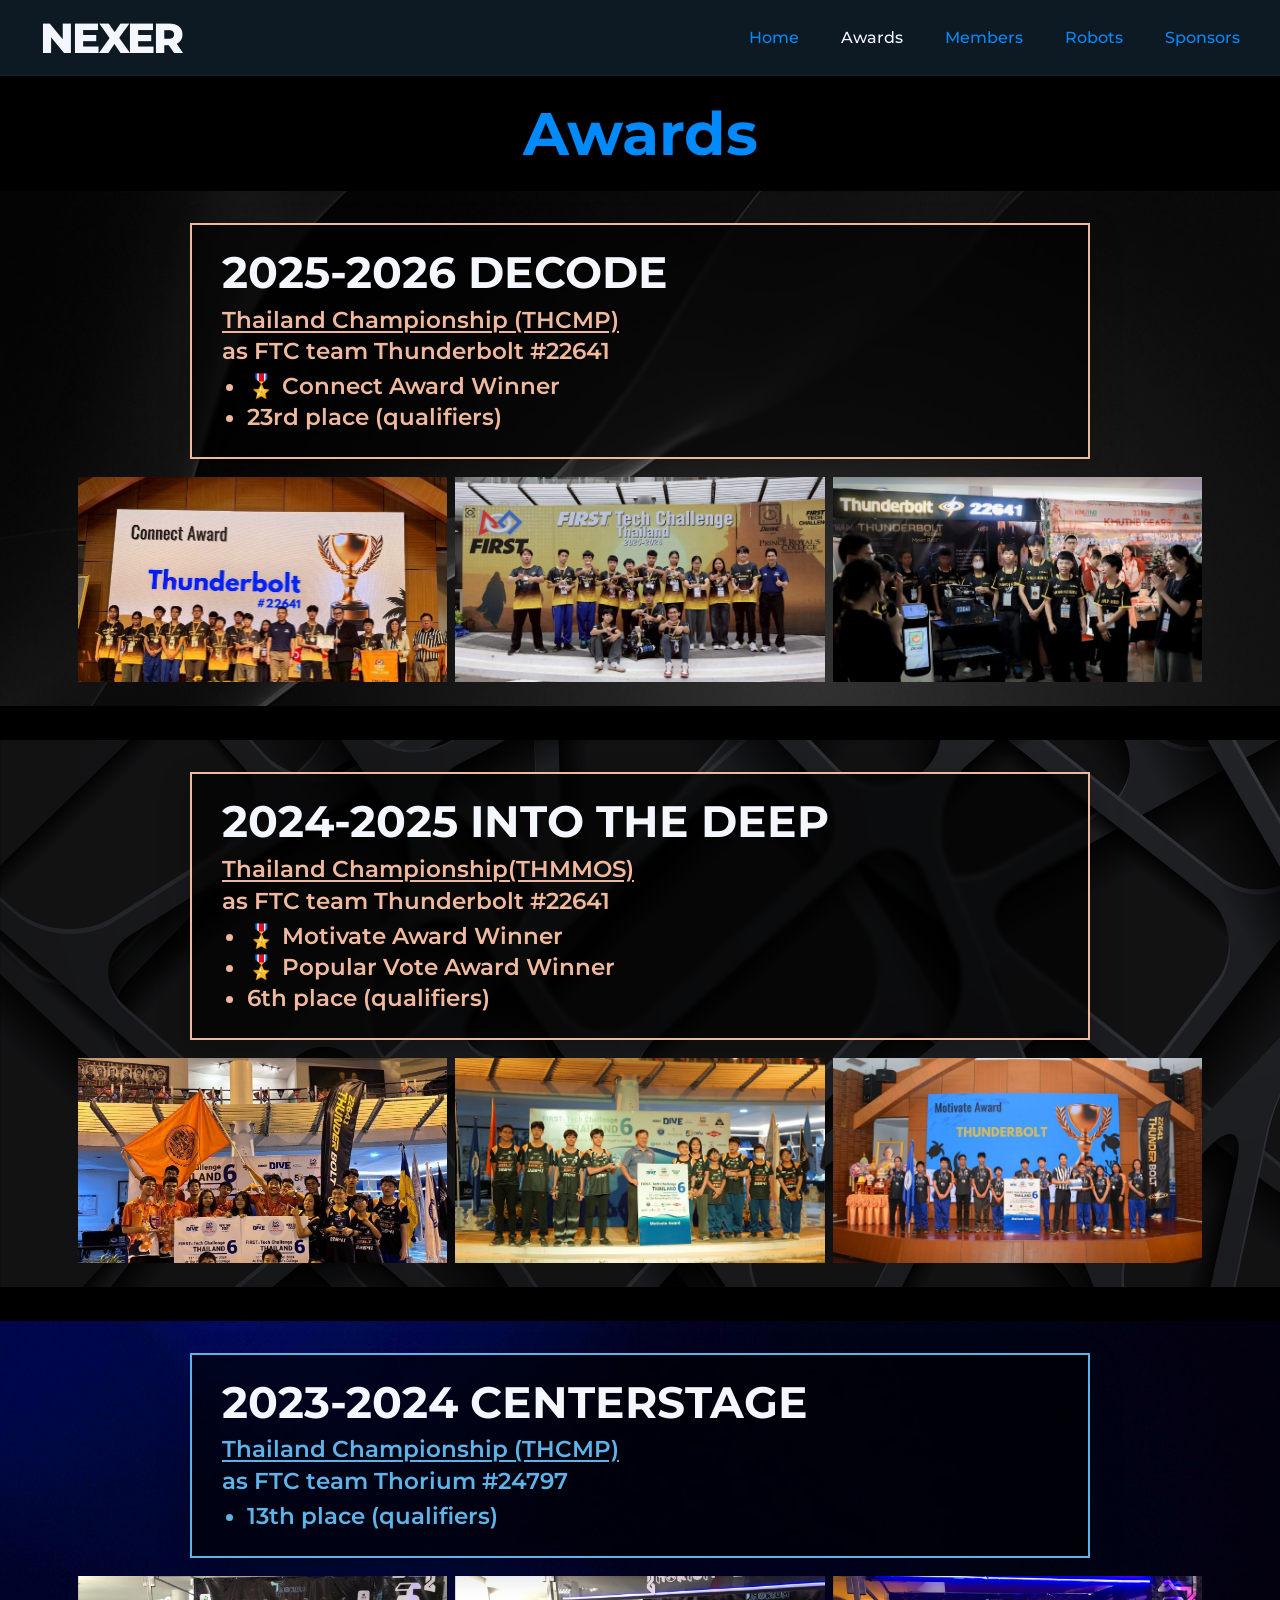
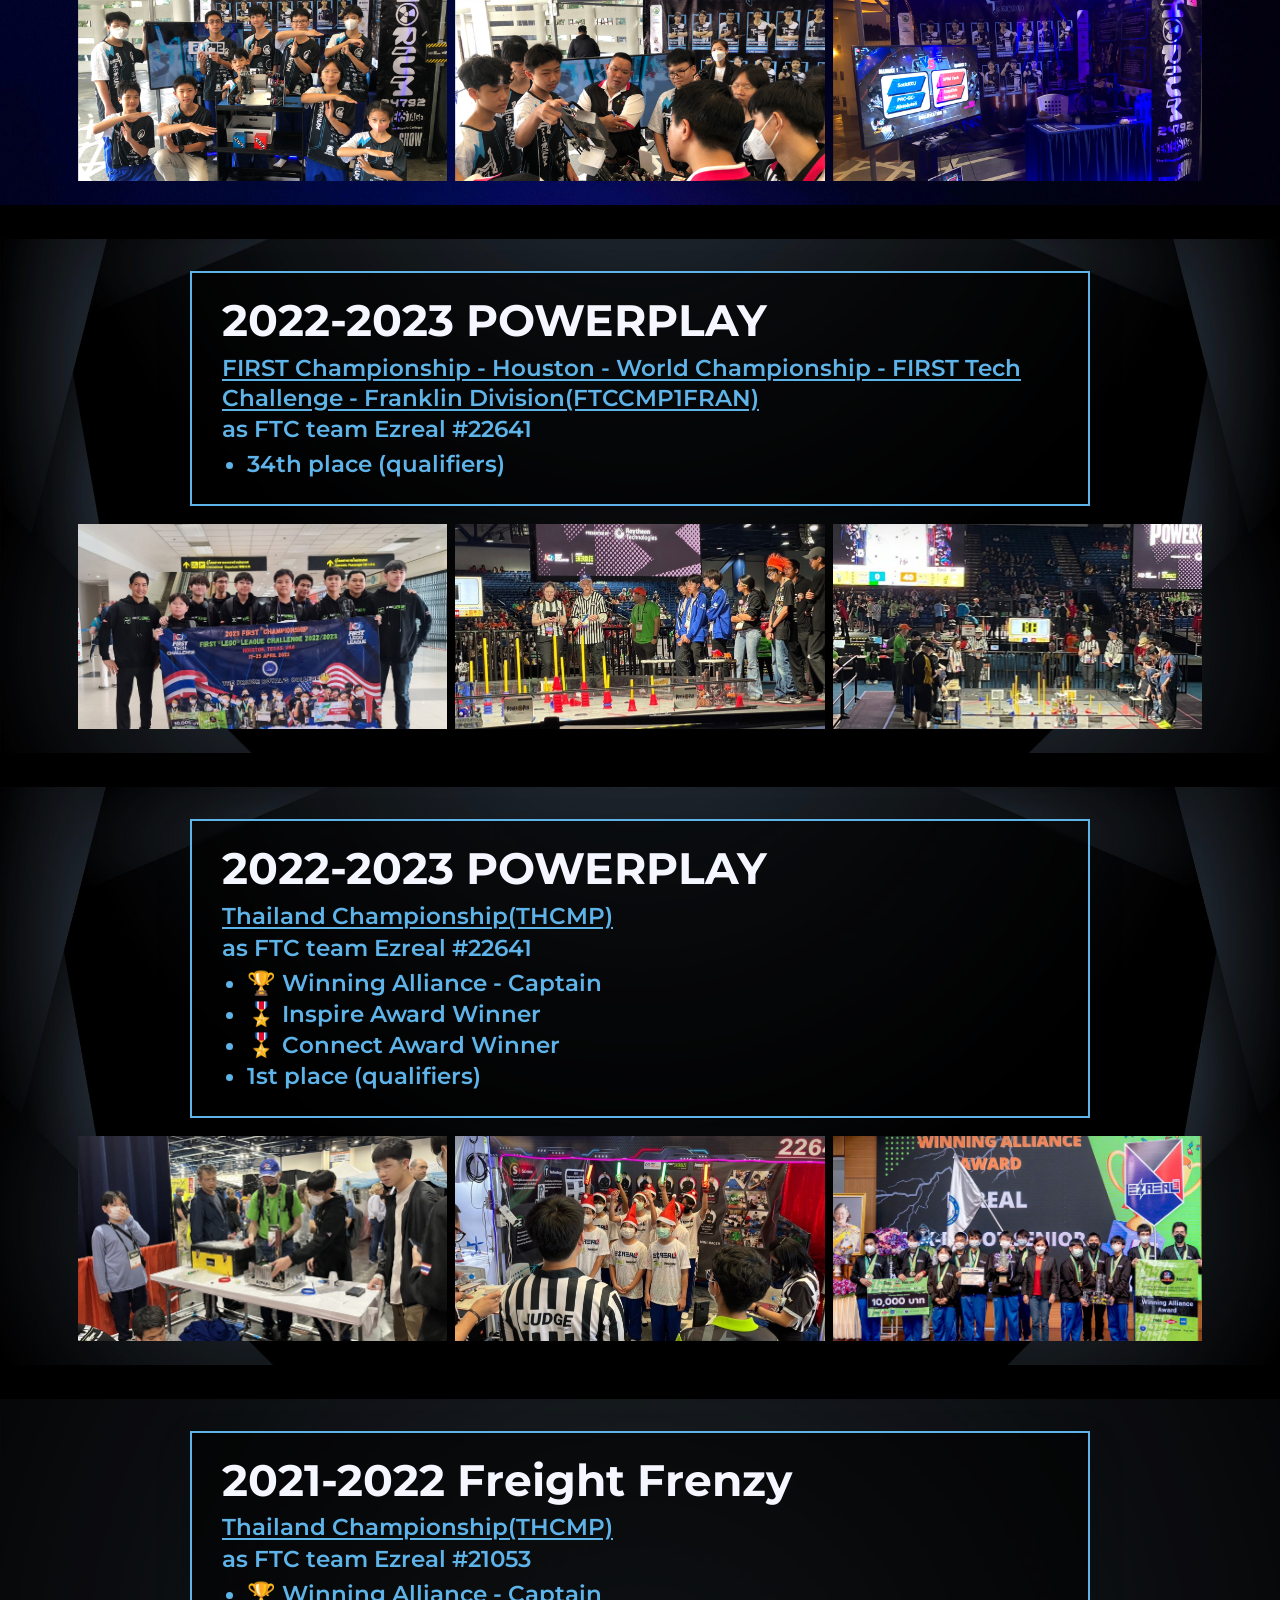
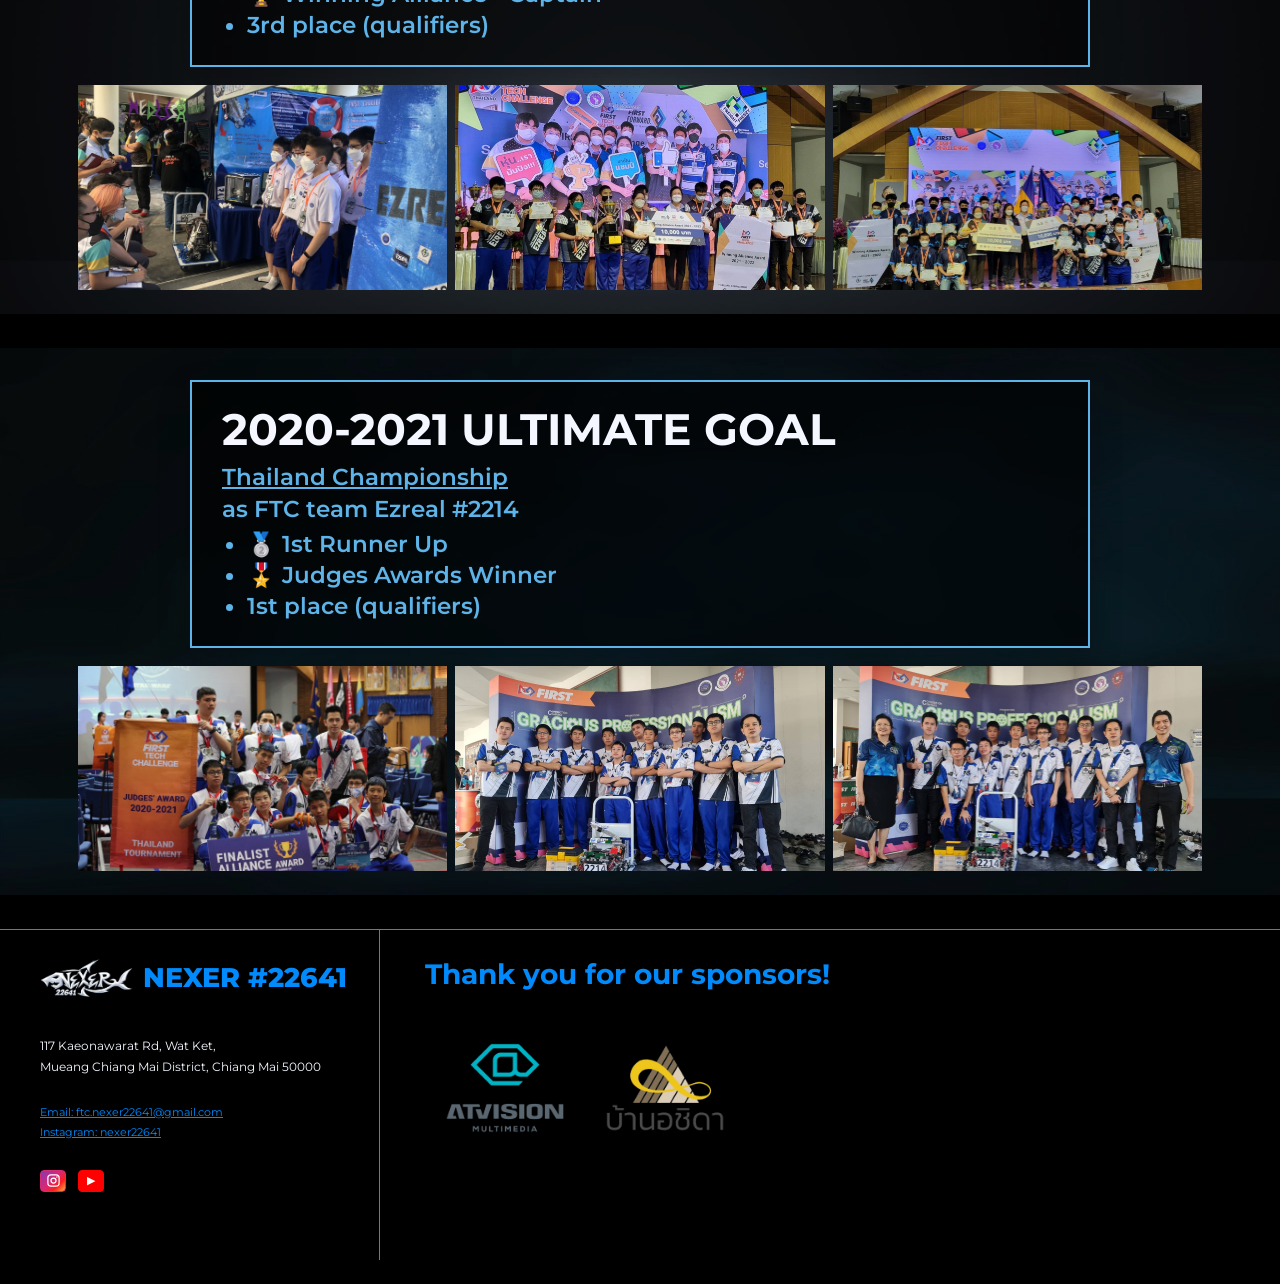
==== awards.html @ 0a44346f "first commit" ====
<!doctype html>
<html lang="en"><head><meta charset="utf-8"><meta name="viewport" content="width=device-width, initial-scale=1"><meta name="theme-color" content="#0c1721"><title>Awards | NEXER</title><link rel="icon" href="assets/branding/nexer-logo.png"><link rel="stylesheet" href="styles.css"></head>
<body data-page="awards"><a class="skip-link" href="#main">Skip to content</a><div id="site-header"></div><main id="main" class="inner-page"><header class="page-title"><h1>Awards</h1></header><div id="awards-list"></div></main><div id="site-footer"></div><script src="app.js"></script></body></html>
---- styles.css ----
@font-face{font-family:"Montserrat";src:url("assets/fonts/montserrat-latin.woff2") format("woff2");font-style:normal;font-weight:400 900;font-display:swap}
:root{--black:#000;--nav:#0d1923;--blue:#008afc;--light-blue:#5eb4e8;--white:#f4f7ff;--gold:#ffbd00;--peach:#f0b99e;--content:min(1200px,calc(100% - 40px));--header-h:76px}
*{box-sizing:border-box}html{scroll-behavior:smooth}body,button,input,textarea,select{font-family:"Montserrat",Arial,sans-serif}body{margin:0;min-width:0;overflow-x:hidden;color:var(--white);background:#000}img{display:block;max-width:100%}a{color:inherit}button,input,textarea,select{font:inherit}.skip-link{position:fixed;z-index:1000;top:-80px;left:16px;padding:10px 15px;color:#000;background:#fff}.skip-link:focus{top:12px}
.site-header{position:sticky;z-index:100;top:0;height:var(--header-h);background:var(--nav);border-bottom:1px solid rgba(0,138,252,.12)}.site-header__inner{width:var(--content);height:100%;margin:auto;display:flex;align-items:center;justify-content:space-between}.site-brand{color:var(--white);font-size:42px;line-height:1;font-weight:800;text-decoration:none;letter-spacing:-.04em}.site-nav{height:100%;display:flex;align-items:center;gap:42px}.site-nav__item{position:relative;height:100%;display:flex;align-items:center}.site-nav a{color:var(--blue);text-decoration:none;font-size:16px;font-weight:500}.site-nav a.active,.site-nav a:hover{color:var(--white)}.site-subnav{position:absolute;display:none;top:68px;left:50%;width:190px;padding:9px;transform:translateX(-50%);background:#101f2b;border:1px solid rgba(255,255,255,.12);box-shadow:0 14px 30px rgba(0,0,0,.4)}.site-nav__item:hover .site-subnav,.site-nav__item:focus-within .site-subnav{display:block}.site-subnav a{display:block;padding:10px 12px;font-size:13px}.nav-toggle{display:none;width:44px;height:44px;padding:9px;border:0;background:transparent}.nav-toggle span{display:block;height:2px;margin:6px 0;background:#fff;transition:.2s}
.home-hero{min-height:465px;display:grid;place-items:center;text-align:center;background:url("assets/backgrounds/home-bg.jpg") center/cover no-repeat}.home-hero__content{padding:28px 20px 30px}.home-hero__logo{width:min(520px,78vw);margin:0 auto 12px}.home-hero h1{margin:0 0 42px;font-size:clamp(42px,4.6vw,60px);line-height:1;font-weight:800}.wix-button{min-width:220px;min-height:64px;padding:0 28px;display:inline-flex;align-items:center;justify-content:center;border:1.5px solid #fff;border-radius:12px;background:rgba(69,69,72,.9);color:#fff;font-size:20px;font-weight:700;letter-spacing:.09em;text-decoration:none;transition:background .2s}.wix-button:hover{background:#56565a}.wix-button--small{min-width:180px;min-height:52px;margin-top:16px;border-radius:9px;font-size:15px}
.values{background:#000}.values__inner{width:var(--content);min-height:380px;margin:auto;display:grid;grid-template-columns:repeat(3,1fr)}.value{padding:24px 22px 44px;display:flex;flex-direction:column;align-items:center;justify-content:start;text-align:center}.value__icon{width:112px;height:125px;margin-bottom:18px;fill:none;stroke:var(--blue);stroke-width:7;stroke-linecap:round;stroke-linejoin:round}.value__icon--fill{fill:var(--blue);stroke:none}.value h2{margin:0 0 28px;font-size:42px;line-height:1}.value p{margin:0;font-size:27px;line-height:1.28}
.home-about{min-height:520px;padding:50px 0 80px;background:#000}.home-about__inner{width:var(--content);margin:auto;display:grid;grid-template-columns:1fr 1fr;gap:70px;align-items:center}.home-about__copy h2{margin:0 0 6px;font-size:42px}.home-about__copy p{margin:0;max-width:585px;font-size:21px;line-height:1.12}.home-about__copy span{color:var(--blue)}.home-about__logo{width:560px;justify-self:end}
.page-title{min-height:115px;display:grid;place-items:center;text-align:center;background:#000}.page-title h1{margin:0;color:var(--blue);font-size:60px;line-height:1}.page-title--season{min-height:154px;align-content:center;gap:7px}.page-title--season h1{font-size:58px}.page-title p{margin:0;font-size:21px;font-weight:700}
.award-block{--award-accent:var(--light-blue);min-height:510px;padding:32px 0 24px;background-position:center;background-size:cover;border-bottom:34px solid #000}.award-block__inner{width:min(1125px,calc(100% - 36px));margin:auto}.award-copy{width:min(900px,100%);margin:0 auto 18px;padding:24px 30px;background:rgba(0,0,0,.62);border:2px solid var(--award-accent);border-radius:0;box-shadow:0 0 18px rgba(94,180,232,.18),0 12px 30px rgba(0,0,0,.22);backdrop-filter:blur(2px)}.award-copy h2{margin:0 0 9px;font-size:44px;line-height:1.08}.award-copy p{margin:2px 0;color:var(--light-blue);font-size:23px;line-height:1.3;font-weight:600}.award-copy ul{margin:4px 0 0 25px;padding:0;color:var(--light-blue);font-size:23px;line-height:1.35;font-weight:600}.award-block--peach{--award-accent:var(--peach)}.award-block--peach .award-copy p,.award-block--peach .award-copy ul{color:var(--peach)}.award-gallery{display:grid;grid-template-columns:repeat(3,1fr);gap:8px}.award-gallery img{width:100%;height:205px;object-fit:cover}
.members-page{min-height:0;padding-bottom:60px;background:url("assets/backgrounds/bg-members.jpg") center/cover fixed}.season-switcher{width:var(--content);margin:-13px auto 14px;display:flex;justify-content:center;gap:8px}.season-switcher a{padding:7px 12px;border:1px solid rgba(255,255,255,.25);border-radius:999px;color:#dbe6f2;background:rgba(0,0,0,.54);text-decoration:none;font-size:12px}.season-switcher a.active,.season-switcher a:hover{color:#fff;background:var(--blue);border-color:var(--blue)}.member-board{width:min(940px,calc(100% - 36px));margin:60px auto 0;padding:27px 30px 32px;display:grid;grid-template-columns:repeat(5,1fr);gap:12px 14px;background:rgba(0,0,0,.88);border-radius:34px}.member-card{min-width:0;text-align:center}.member-photo{aspect-ratio:1;display:flex;align-items:end;justify-content:center;overflow:hidden;border-radius:22px;background:#7ac0e6}.member-photo img{width:100%;height:100%;object-fit:contain;object-position:center bottom}.member-card h2{min-height:37px;margin:7px 0 2px;color:var(--blue);font-size:13px;line-height:1.2}.member-card p{margin:0;font-size:12px;line-height:1.25}
.members-page[data-season="2024-25"] .page-title h1,.members-page[data-season="2025-26"] .page-title h1,.members-page[data-season="2024-25"] .member-card h2,.members-page[data-season="2025-26"] .member-card h2{color:var(--gold)}
.members-page[data-season="2024-25"] .member-photo,.members-page[data-season="2025-26"] .member-photo{background:var(--gold)}
.robots-page{background:#000}.robot-grid{display:grid;grid-template-columns:repeat(2,1fr)}.robot-season{min-height:850px;padding:34px 30px 36px;text-align:center;background-position:center;background-size:cover}.robot-season>h2{margin:0 0 34px;color:var(--light-blue);font-size:40px}.robot-season--gold>h2{color:var(--gold)}.robot-intro{min-height:58px;margin:0 auto 20px;max-width:480px;font-size:18px;line-height:1.35}.robot-card{width:min(430px,100%);min-height:600px;margin:auto;padding:25px 24px 30px;display:flex;flex-direction:column;align-items:center;justify-content:space-between;background:rgba(0,0,0,.82);border-radius:23px}.robot-card img{width:100%;height:375px;object-fit:contain}.robot-pill{padding:12px 20px;border:2px solid var(--light-blue);border-radius:999px;color:var(--light-blue);font-size:14px;font-weight:700;letter-spacing:.09em;text-decoration:none}.robot-season--gold .robot-pill{color:var(--gold);border-color:var(--gold)}.robot-description{margin:18px 0 0;font-size:17px;line-height:1.35}.robot-download{margin:18px 0 0;font-size:16px;line-height:1.3}
.sponsors-page{min-height:740px;padding-bottom:50px;background:url("assets/backgrounds/bg-members.jpg") center/cover}.sponsor-board{width:min(980px,calc(100% - 36px));min-height:380px;margin:20px auto 0;padding:44px;display:grid;place-items:center;background:rgba(0,0,0,.86) url("assets/backgrounds/home-bg.jpg") center/cover;border-radius:28px}.sponsor-current{display:flex;align-items:center;justify-content:center;gap:48px}.sponsor-current img{width:190px;height:145px;object-fit:contain}.sponsor-grid{width:100%;display:grid;grid-template-columns:repeat(5,1fr);gap:15px}.sponsor-logo{min-height:130px;padding:14px;display:grid;place-items:center;background:rgba(255,255,255,.95);border-radius:8px}.sponsor-logo img{width:100%;height:100px;object-fit:contain}.sponsor-composite{max-width:540px;padding:20px;background:#fff;border-radius:10px}
.site-footer{min-height:355px;border-top:1px solid #777;background:#000}.site-footer__inner{width:var(--content);display:grid;grid-template-columns:340px 1fr;margin:auto}.footer-contact{min-height:330px;padding:25px 30px 22px 0;border-right:1px solid #777}.footer-title{display:flex;align-items:center;gap:10px;margin-bottom:35px;color:var(--blue);font-size:27px;font-weight:800}.footer-title img{width:93px}.footer-contact address{margin-bottom:26px;font-size:12px;line-height:1.7;font-style:normal}.footer-contact a{display:block;color:var(--blue);font-size:11px;line-height:1.8}.footer-social{margin-top:27px;display:flex;gap:12px}.footer-social a{width:26px;height:22px;display:grid;place-items:center;border-radius:4px;color:#fff;background:#f00;text-decoration:none;font-size:11px}.footer-thanks{padding:27px 0 25px 45px}.footer-thanks h2{margin:0 0 22px;color:var(--blue);font-size:28px}.footer-logos{display:flex;align-items:center;gap:34px}.footer-logos img{width:125px;height:100px;object-fit:contain}
@media(max-width:900px){:root{--content:min(100% - 32px,720px);--header-h:68px}.site-brand{font-size:28px}.nav-toggle{display:block;position:relative;z-index:102}.site-nav{position:fixed;inset:var(--header-h) 0 0;height:auto;padding:20px 24px 35px;display:block;overflow-y:auto;background:rgba(13,25,35,.99);transform:translateX(100%);transition:transform .25s}.site-nav.open{transform:none}.site-nav__item{height:auto;display:block;border-bottom:1px solid rgba(255,255,255,.12)}.site-nav a{display:block;padding:16px 4px;font-size:18px}.site-subnav{position:static;width:auto;padding:0 0 8px 16px;display:block;transform:none;background:transparent;border:0;box-shadow:none}.site-subnav a{padding:8px 4px;font-size:13px}.nav-toggle[aria-expanded="true"] span:nth-child(1){transform:translateY(8px) rotate(45deg)}.nav-toggle[aria-expanded="true"] span:nth-child(2){opacity:0}.nav-toggle[aria-expanded="true"] span:nth-child(3){transform:translateY(-8px) rotate(-45deg)}.home-hero{min-height:510px}.home-hero__logo{width:min(470px,88vw)}.home-hero h1{margin-bottom:30px;font-size:clamp(34px,10vw,48px)}.values__inner{min-height:0;grid-template-columns:1fr}.value{padding:38px 16px 44px;border-bottom:1px solid #202020}.value__icon{width:96px;height:105px;margin-bottom:15px}.value h2{margin-bottom:18px;font-size:34px}.value p{font-size:21px}.home-about__inner{grid-template-columns:1fr;gap:36px}.home-about__copy h2{font-size:34px}.home-about__copy p{font-size:17px;line-height:1.35}.home-about__logo{width:min(480px,100%);justify-self:center}.page-title h1,.page-title--season h1{font-size:42px}.award-block{min-height:0;padding:36px 0 30px}.award-copy{width:100%}.award-copy h2{font-size:29px}.award-copy p,.award-copy ul{font-size:16px}.award-gallery{grid-template-columns:1fr}.award-gallery img{height:auto;aspect-ratio:16/9}.member-board{grid-template-columns:repeat(3,1fr);gap:14px 10px;padding:24px 20px;border-radius:22px}.robot-grid{grid-template-columns:1fr}.robot-season{min-height:0;padding:38px 18px 44px}.robot-season>h2{margin-bottom:22px;font-size:33px}.robot-card{min-height:520px}.robot-card img{height:315px}.sponsor-grid{grid-template-columns:repeat(3,1fr)}.site-footer__inner{grid-template-columns:1fr}.footer-contact{min-height:0;padding:30px 0;border-right:0;border-bottom:1px solid #777}.footer-thanks{padding:30px 0 40px}}
@media(max-width:560px){.home-hero{min-height:430px}.home-hero__content{width:100%;padding-inline:12px}.home-hero__logo{width:100%}.wix-button{min-width:180px;min-height:54px;font-size:16px}.page-title{min-height:100px}.page-title--season{min-height:130px}.page-title p{font-size:17px}.season-switcher{justify-content:flex-start;overflow-x:auto;padding-bottom:4px}.member-board{grid-template-columns:repeat(2,minmax(0,1fr));gap:12px 10px}.member-photo{border-radius:16px}.member-card h2{font-size:11px}.member-card p{font-size:10px}.robot-card{padding:18px 15px 25px}.robot-card img{height:280px}.sponsor-board{min-height:300px;padding:26px 18px;border-radius:18px}.sponsor-current{flex-direction:column;gap:22px}.sponsor-current img{width:170px}.sponsor-grid{grid-template-columns:repeat(2,1fr);gap:9px}.sponsor-logo{min-height:100px;padding:8px}.sponsor-logo img{height:80px}.footer-title{font-size:21px}.footer-title img{width:80px}.footer-thanks h2{font-size:22px}}
.season-switcher{display:none!important}.sponsors-page{min-height:0}.sponsor-composite{padding:0;background:transparent;border-radius:0}.sponsor-logo{background:transparent;border-radius:0}
@media(prefers-reduced-motion:reduce){html{scroll-behavior:auto}*{transition-duration:.01ms!important}}

/* 2022–2023 portfolio-inspired team page */
.members-group-page{min-height:0;padding-bottom:64px;background:linear-gradient(rgba(0,0,0,.25),rgba(0,0,0,.72)),url("assets/backgrounds/bg-powerplay.jpg") center/cover fixed}
.members-group-page--freight{background-image:linear-gradient(rgba(0,0,0,.25),rgba(0,0,0,.72)),url("assets/backgrounds/bg-freight.jpg")}
.members-group-page--ultimate{background-image:linear-gradient(rgba(0,0,0,.25),rgba(0,0,0,.72)),url("assets/backgrounds/bg-ultimate.jpg")}
.group-members-board{width:min(1080px,calc(100% - 36px));margin:64px auto 0;padding:34px;background:rgba(0,0,0,.91);border:1px solid rgba(255,255,255,.1);border-radius:34px;box-shadow:0 24px 70px rgba(0,0,0,.38)}
.group-photo-placeholder{width:min(860px,92%);margin:0 auto;aspect-ratio:16/8;display:grid;place-items:center;overflow:hidden;border:2px dashed rgba(0,138,252,.75);border-radius:24px;background:linear-gradient(135deg,rgba(0,138,252,.14),rgba(13,25,35,.92)),url("assets/backgrounds/home-bg.jpg") center/cover;text-align:center}
.group-photo-placeholder__content{padding:28px;color:#cbd8e6}
.group-photo-placeholder__content img{width:min(220px,58vw);height:auto;margin:0 auto 20px;filter:drop-shadow(0 10px 22px rgba(0,138,252,.18))}
.group-photo-placeholder__content strong,.group-photo-placeholder__content small{display:block}
.group-photo-placeholder__content strong{margin-bottom:9px;color:#fff;font-size:24px}
.group-photo-placeholder__content small{font-size:13px;line-height:1.6}
.group-roster-heading{padding:38px 6px 22px;text-align:center}
.group-roster-heading>p:first-child{margin:0 0 5px;color:var(--blue);font-size:13px;font-weight:800;letter-spacing:.14em}
.group-roster-heading h2{margin:0;font-size:36px}
.group-roster-heading .group-school{margin:10px 0 0;color:#b9c7d5;font-size:14px;font-weight:500;letter-spacing:0}
.group-roster{display:grid;grid-template-columns:repeat(2,minmax(0,1fr));gap:12px 18px}
.group-member{min-width:0;padding:17px 18px;display:grid;grid-template-columns:38px minmax(0,1fr);align-items:start;gap:13px;border:1px solid rgba(255,255,255,.12);border-radius:14px;background:linear-gradient(135deg,rgba(13,25,35,.92),rgba(5,11,16,.83));box-shadow:inset 3px 0 0 rgba(0,138,252,.72)}
.group-member__number{padding-top:2px;color:rgba(94,180,232,.68);font-size:13px;font-weight:800;letter-spacing:.08em}
.group-member__content{min-width:0}
.group-member__title{display:block}
.group-member h3{margin:0;color:#fff;font-size:15px;line-height:1.45;font-weight:700}
.group-member p{margin:7px 0 0;color:var(--light-blue);font-size:12px;font-weight:600;line-height:1.45;text-align:left;white-space:normal}
@media(max-width:700px){.members-group-page{min-height:0;padding-bottom:32px;background-attachment:scroll}.group-members-board{width:min(100% - 24px,620px);margin-top:32px;padding:16px;border-radius:22px}.group-photo-placeholder{width:100%;aspect-ratio:16/10;border-radius:16px}.group-photo-placeholder__content{padding:18px}.group-photo-placeholder__content img{width:min(180px,55vw);margin-bottom:14px}.group-photo-placeholder__content strong{font-size:19px}.group-photo-placeholder__content small{font-size:11px}.group-roster-heading{padding:28px 4px 18px}.group-roster-heading h2{font-size:29px}.group-roster-heading .group-school{font-size:12px;line-height:1.5}.group-roster{grid-template-columns:1fr;gap:9px}.group-member{padding:14px 13px;grid-template-columns:30px minmax(0,1fr);gap:9px}.group-member h3{font-size:13px}.group-member p{font-size:11px}}

@media(max-width:900px){.members-page{padding-bottom:42px}.member-board{margin-top:42px}}
@media(max-width:560px){.members-page{padding-bottom:28px}.member-board{margin-top:28px}}
.award-copy{box-shadow:0 12px 30px rgba(0,0,0,.22)}
.award-event a{color:inherit;text-decoration:underline;text-underline-offset:.12em}.award-event a:hover{opacity:.8}

/* Wix-style button color swap */
:where(.wix-button,a.robot-pill,.season-switcher a,.footer-social a,.nav-toggle){cursor:pointer;transform:scale(1);transition:font-size .2s ease,transform .14s ease,box-shadow .2s ease,background-color .2s ease,border-color .2s ease,color .2s ease}
.wix-button:hover{background:#fff;color:#454548;border-color:#454548;font-size:18px;box-shadow:0 8px 18px rgba(0,0,0,.3)}
.wix-button--small:hover{font-size:14px}
.robot-pill{--button-accent:var(--light-blue)}
.robot-season--gold .robot-pill{--button-accent:var(--gold)}
a.robot-pill:hover{background:var(--button-accent);color:#071018;border-color:#071018;font-size:13px;box-shadow:0 8px 18px rgba(0,0,0,.3)}
.season-switcher a:hover{background:#dbe6f2;color:#071018;border-color:#071018;font-size:11px;box-shadow:0 8px 18px rgba(0,0,0,.3)}
.footer-social a{border:1px solid #f00}
.footer-social a:hover{background:#fff;color:#f00;border-color:#f00;font-size:10px;box-shadow:0 8px 18px rgba(0,0,0,.3)}
.nav-toggle:hover{background:rgba(255,255,255,.08)}
:where(.wix-button,a.robot-pill,.season-switcher a,.footer-social a,.nav-toggle):active{transform:scale(.96);box-shadow:none;transition-duration:.08s}
:where(.wix-button,a.robot-pill,.season-switcher a,.footer-social a,.nav-toggle):focus-visible{outline:2px solid var(--blue);outline-offset:4px}
@media(prefers-reduced-motion:reduce){:where(.wix-button,a.robot-pill,.season-switcher a,.footer-social a,.nav-toggle){transform:none!important}}
@media(max-width:560px){.wix-button:hover{font-size:14px}.wix-button--small:hover{font-size:13px}}
.member-card h2 span{display:block}

/* Group-layout roster panel */
.members-group-page{--group-accent:var(--light-blue)}
.group-roster{margin-top:24px;padding:16px;border:2px solid var(--group-accent);border-radius:24px;background:rgba(0,0,0,.62);box-shadow:0 12px 30px rgba(0,0,0,.22);backdrop-filter:blur(2px)}
.group-member{border:1px solid rgba(255,255,255,.12);border-radius:12px;background:rgba(13,25,35,.58);box-shadow:none}
.group-member__number{color:var(--group-accent)}
.group-member p{color:var(--group-accent)}
@media(max-width:700px){.group-roster{margin-top:16px;padding:10px;border-radius:17px}.group-member{border-radius:10px}}

/* Larger, consistently scaled sponsor marks */
.sponsor-current img{width:220px;height:220px}
.sponsor-logo{min-height:165px;padding:4px}
.sponsor-logo img{height:150px}
.footer-logos{flex-wrap:wrap}
.footer-logos img{width:160px;height:150px}
@media(max-width:560px){.sponsor-current img{width:210px;height:210px}.sponsor-logo{min-height:128px;padding:4px}.sponsor-logo img{height:120px}.footer-logos{gap:18px}.footer-logos img{width:150px;height:150px}}

/* 2025–2026 sponsor arrangement: one featured mark, then responsive rows */
.sponsor-grid{grid-template-columns:repeat(12,minmax(0,1fr));gap:18px 8px;align-items:center}
.sponsor-logo:nth-child(1){grid-column:5/span 4;grid-row:1}
.sponsor-logo:nth-child(2){grid-column:1/span 2;grid-row:2}
.sponsor-logo:nth-child(3){grid-column:3/span 2;grid-row:2}
.sponsor-logo:nth-child(4){grid-column:5/span 2;grid-row:2}
.sponsor-logo:nth-child(5){grid-column:7/span 2;grid-row:2}
.sponsor-logo:nth-child(6){grid-column:9/span 2;grid-row:2}
.sponsor-logo:nth-child(7){grid-column:11/span 2;grid-row:2}
.sponsor-logo:nth-child(8){grid-column:1/span 2;grid-row:3}
.sponsor-logo:nth-child(9){grid-column:3/span 2;grid-row:3}
.sponsor-logo:nth-child(10){grid-column:5/span 2;grid-row:3}
.sponsor-logo:nth-child(11){grid-column:7/span 2;grid-row:3}
.sponsor-logo:nth-child(12){grid-column:9/span 2;grid-row:3}
.sponsor-logo:nth-child(13){grid-column:11/span 2;grid-row:3}
.sponsor-grid>.sponsor-logo:first-child{min-height:205px}
.sponsor-grid>.sponsor-logo:first-child img{height:200px}
@media(max-width:900px){.sponsor-grid{grid-template-columns:repeat(3,minmax(0,1fr));gap:14px 10px}.sponsor-grid>.sponsor-logo{grid-column:auto;grid-row:auto}.sponsor-grid>.sponsor-logo:first-child{grid-column:1/-1;min-height:205px}.sponsor-grid>.sponsor-logo:first-child img{height:200px}}
@media(max-width:560px){.sponsor-grid{grid-template-columns:repeat(2,minmax(0,1fr));gap:10px 8px}.sponsor-grid>.sponsor-logo:first-child{min-height:185px}.sponsor-grid>.sponsor-logo:first-child img{height:180px}}
@media(max-width:380px){.sponsor-grid{grid-template-columns:1fr}.sponsor-grid>.sponsor-logo:first-child{min-height:170px}.sponsor-grid>.sponsor-logo:first-child img{height:165px}}

/* Subtle alpha-aware outline only for logos with predominantly dark edges */
.sponsor-logo--outlined img{filter:drop-shadow(.5px 0 0 rgba(255,255,255,.68)) drop-shadow(-.5px 0 0 rgba(255,255,255,.68)) drop-shadow(0 .5px 0 rgba(255,255,255,.68)) drop-shadow(0 -.5px 0 rgba(255,255,255,.68))}

/* Instagram footer button */
.footer-social .footer-social__instagram{color:#fff;background:linear-gradient(135deg,#833ab4 0%,#d62976 45%,#fd1d1d 72%,#fcb045 100%);border-color:#d62976}
.footer-social .footer-social__instagram:hover{color:#d62976;background:#fff;border-color:#d62976}
.footer-social__instagram svg{width:15px;height:15px;display:block}

/* Keep all three values in one row at every screen ratio */
.values__inner{grid-template-columns:repeat(3,minmax(0,1fr))}
@media(max-width:900px){.value{min-width:0;padding:30px 10px 34px;border-right:1px solid #202020;border-bottom:0}.value:last-child{border-right:0}.value__icon{width:clamp(70px,10vw,90px);height:clamp(78px,11vw,98px);margin-bottom:12px}.value h2{margin-bottom:12px;font-size:clamp(17px,3vw,28px)}.value p{font-size:clamp(12px,2vw,17px);line-height:1.35}}
@media(max-width:560px){.values__inner{width:100%}.value{padding:24px 5px 28px}.value__icon{width:58px;height:65px;margin-bottom:10px}.value h2{margin-bottom:10px;font-size:clamp(11px,3.4vw,15px)}.value p{font-size:clamp(9px,2.65vw,11px)}}

/* Previous and next season arrows */
.page-title--season{position:relative}
.page-title--with-season-nav h1{padding-inline:76px}
.season-arrow{position:absolute;top:50%;width:48px;height:48px;display:grid;place-items:center;border:2px solid var(--blue);border-radius:50%;color:var(--blue);background:rgba(0,0,0,.5);font-size:28px;font-weight:700;line-height:1;text-decoration:none;transform:translateY(-50%) scale(1);transition:transform .16s ease,background-color .2s ease,border-color .2s ease,color .2s ease,box-shadow .2s ease}
.season-arrow svg{display:block;width:60%;height:60%;overflow:visible;fill:none;stroke:currentColor;stroke-width:1.75;stroke-linecap:round;stroke-linejoin:round}
.season-arrow--previous{left:clamp(14px,4vw,58px)}
.season-arrow--next{right:clamp(14px,4vw,58px)}
.season-arrow:hover{color:#071018;background:var(--blue);border-color:#071018;transform:translateY(-50%) scale(.9);box-shadow:0 8px 18px rgba(0,0,0,.3)}
.season-arrow:active{transform:translateY(-50%) scale(.82);box-shadow:none}
.season-arrow:focus-visible{outline:2px solid #fff;outline-offset:4px}
@media(prefers-reduced-motion:reduce){.season-arrow{transition:none}.season-arrow:hover,.season-arrow:active{transform:translateY(-50%)}}
@media(max-width:560px){.page-title--with-season-nav h1{padding-inline:50px;font-size:clamp(28px,9vw,42px)}.season-arrow{width:38px;height:38px;font-size:23px}.season-arrow--previous{left:8px}.season-arrow--next{right:8px}}

/* Homepage destination buttons */
.home-hero__links{width:min(calc(100vw - 32px),660px);margin-inline:auto;display:grid;grid-template-columns:repeat(4,minmax(0,1fr));gap:12px}
.home-hero__links .wix-button{width:100%;min-width:0;min-height:54px;padding-inline:20px;font-size:15px}
.home-hero__links .wix-button:hover{font-size:14px}
@media(max-width:700px){.home-hero__links{width:min(100%,360px);grid-template-columns:repeat(2,minmax(0,1fr));gap:10px}.home-hero__links .wix-button{min-height:48px;padding-inline:8px;font-size:13px}.home-hero__links .wix-button:hover{font-size:12px}}

/* Keep footer sponsor marks visually grouped */
.footer-logos{gap:0}

/* Near-black default fill for Wix-style buttons */
.wix-button{background:rgba(4,5,7,.96)}

/* Keep the homepage team name proportional to the logo at every width */
.home-hero__logo{width:min(520px,78vw)}
.home-hero h1{font-size:clamp(28px,9vw,60px)}

/* 2022–2023 POWERPLAY group photo */
.group-team-photo{width:min(520px,90%);margin:0 auto;padding:10px 14px 0;overflow:hidden;border:1px solid var(--light-blue);border-radius:24px;background:rgba(4,8,12,.72)}
.group-team-photo img{display:block;width:100%;height:auto;margin:auto;object-fit:contain}
.group-team-photo--freight img{margin-top:-20%}
.group-team-photo--ultimate{width:min(650px,95%)}
.group-team-photo--ultimate img{margin-top:-12%}
@media(max-width:700px){.group-team-photo{padding:7px 8px 0;border-radius:16px}}
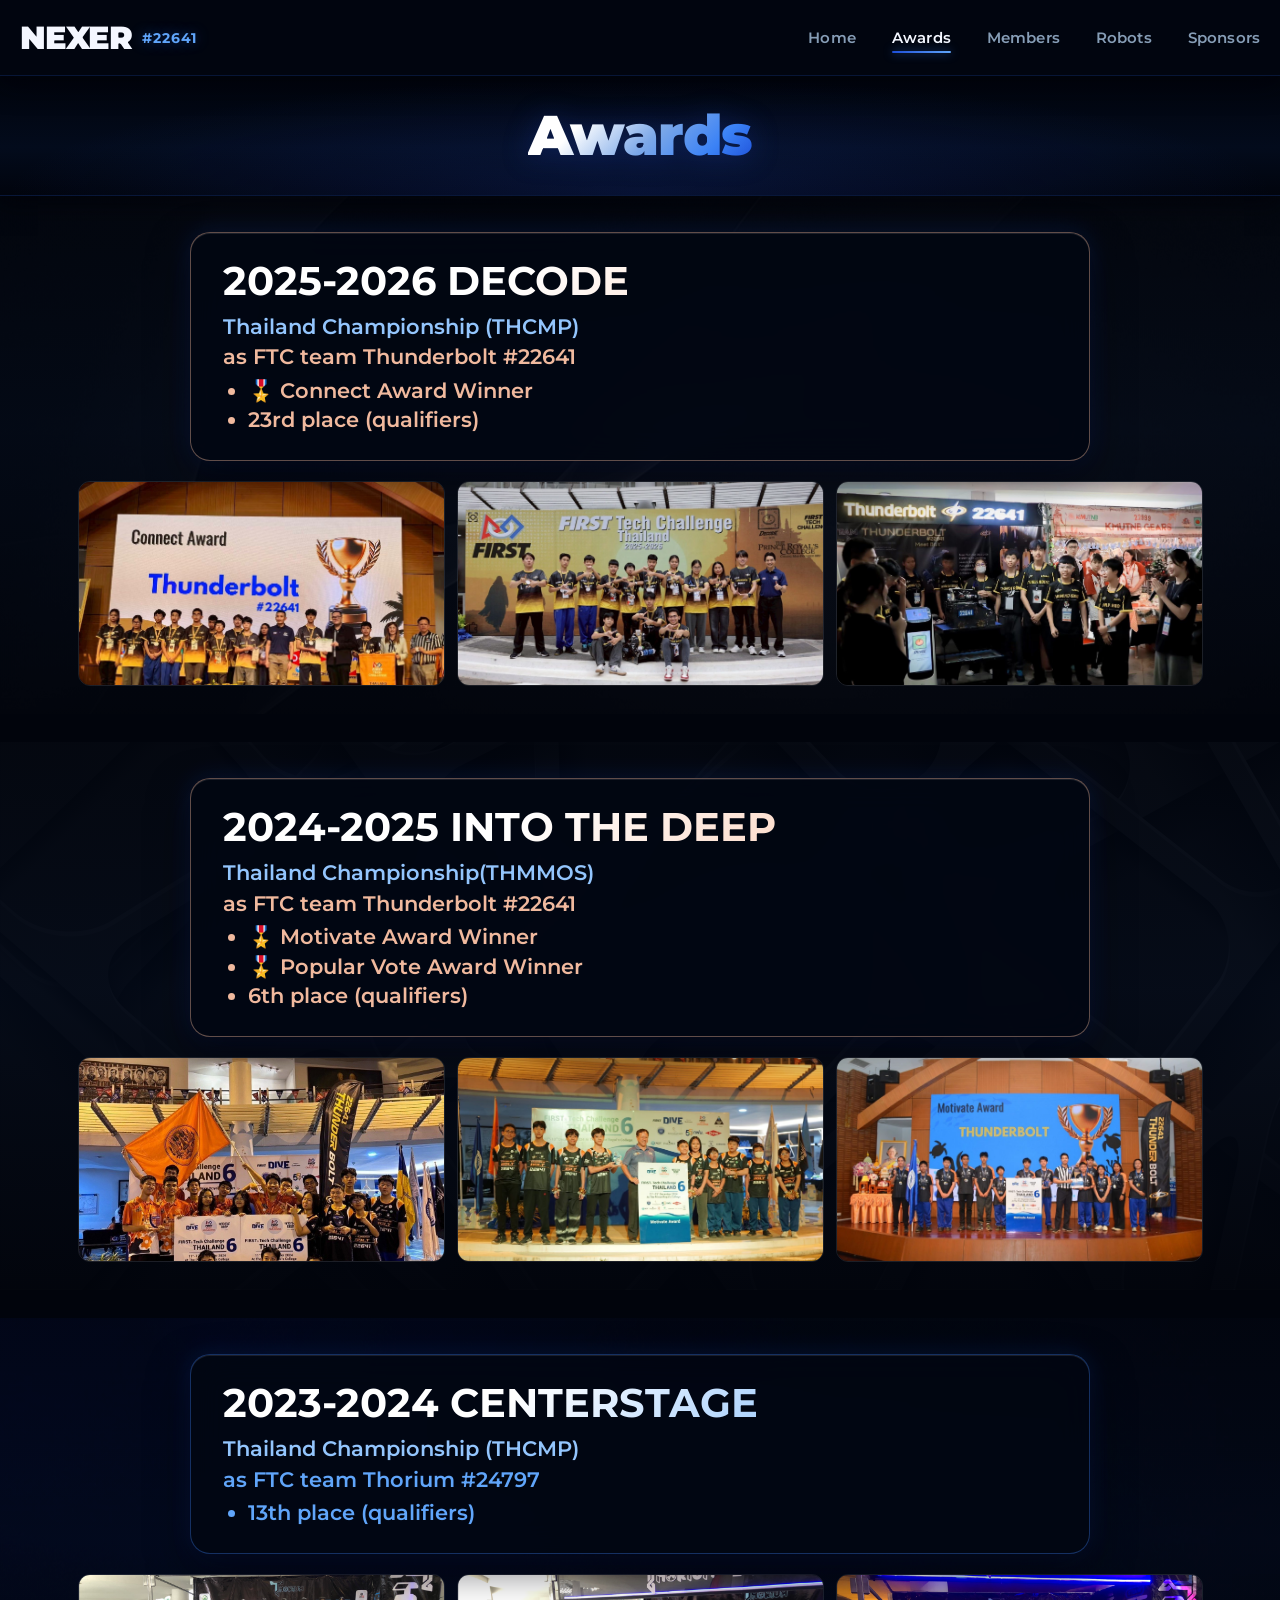
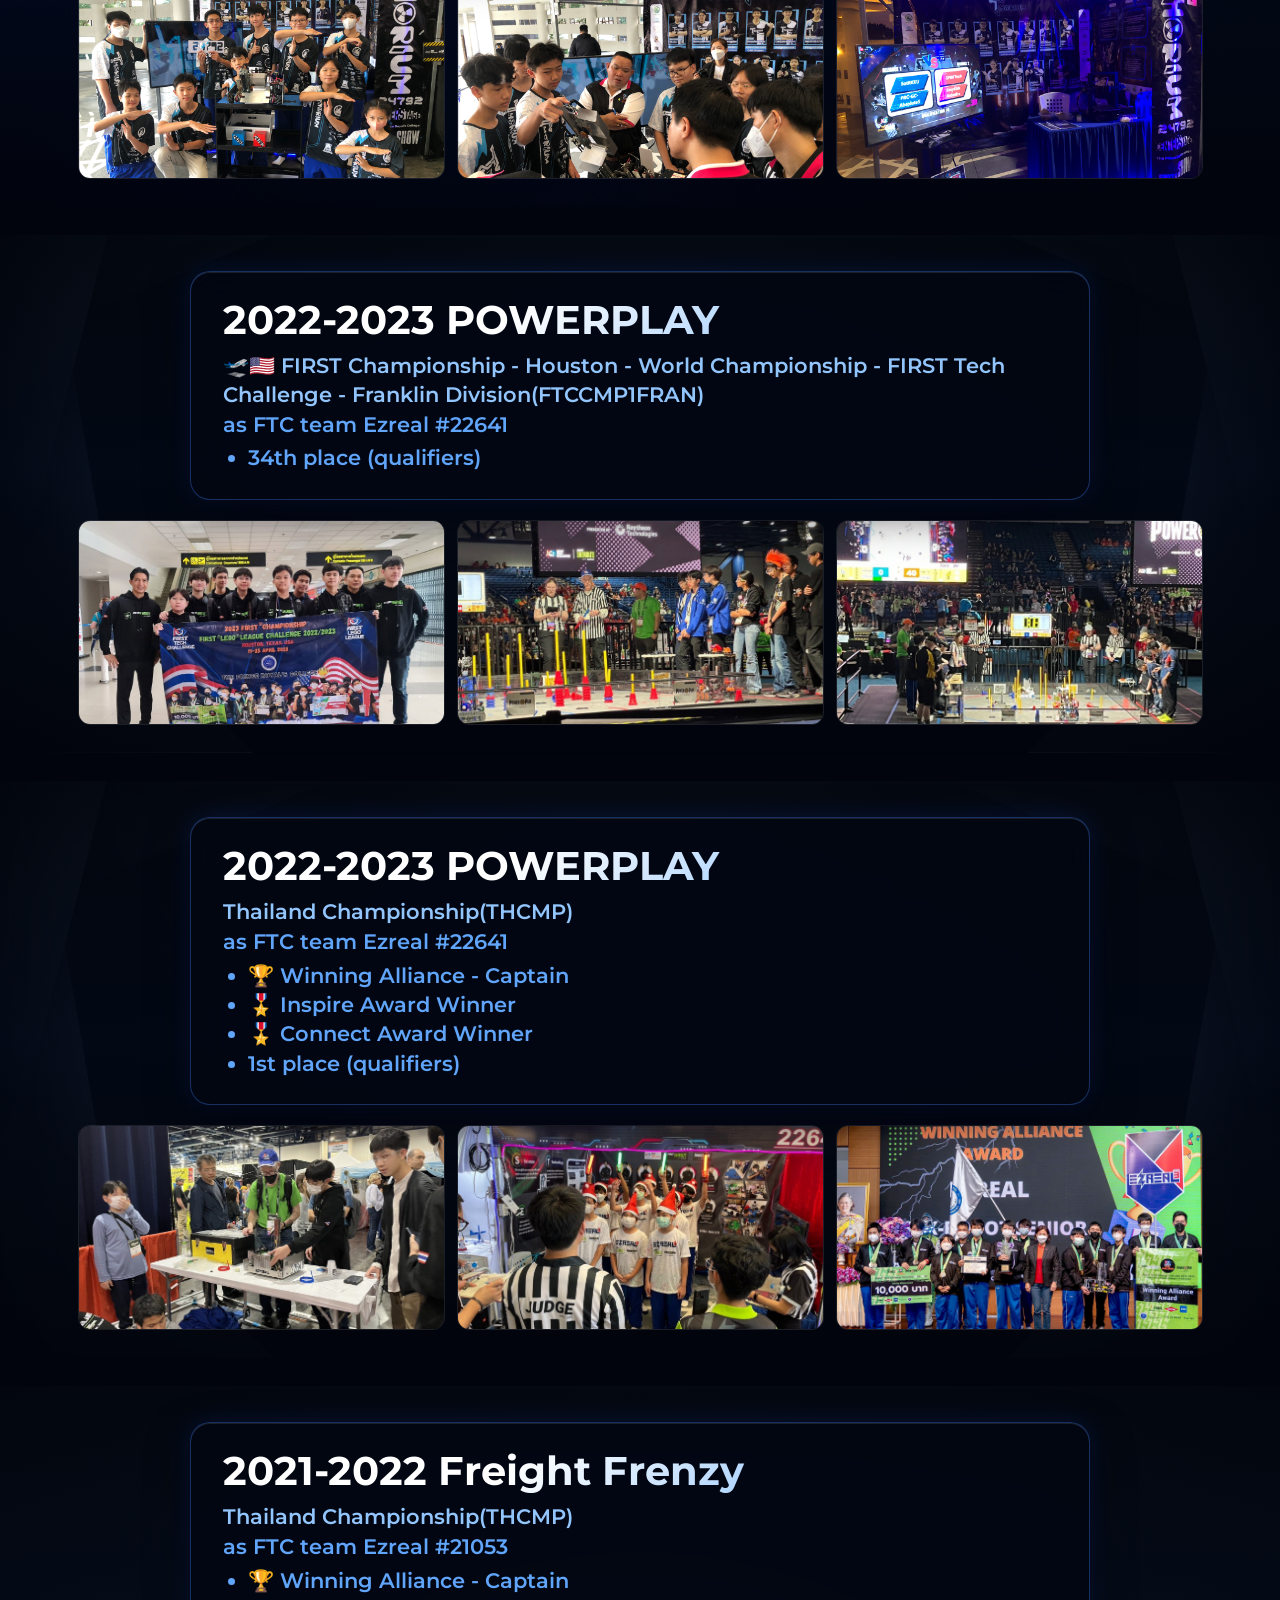
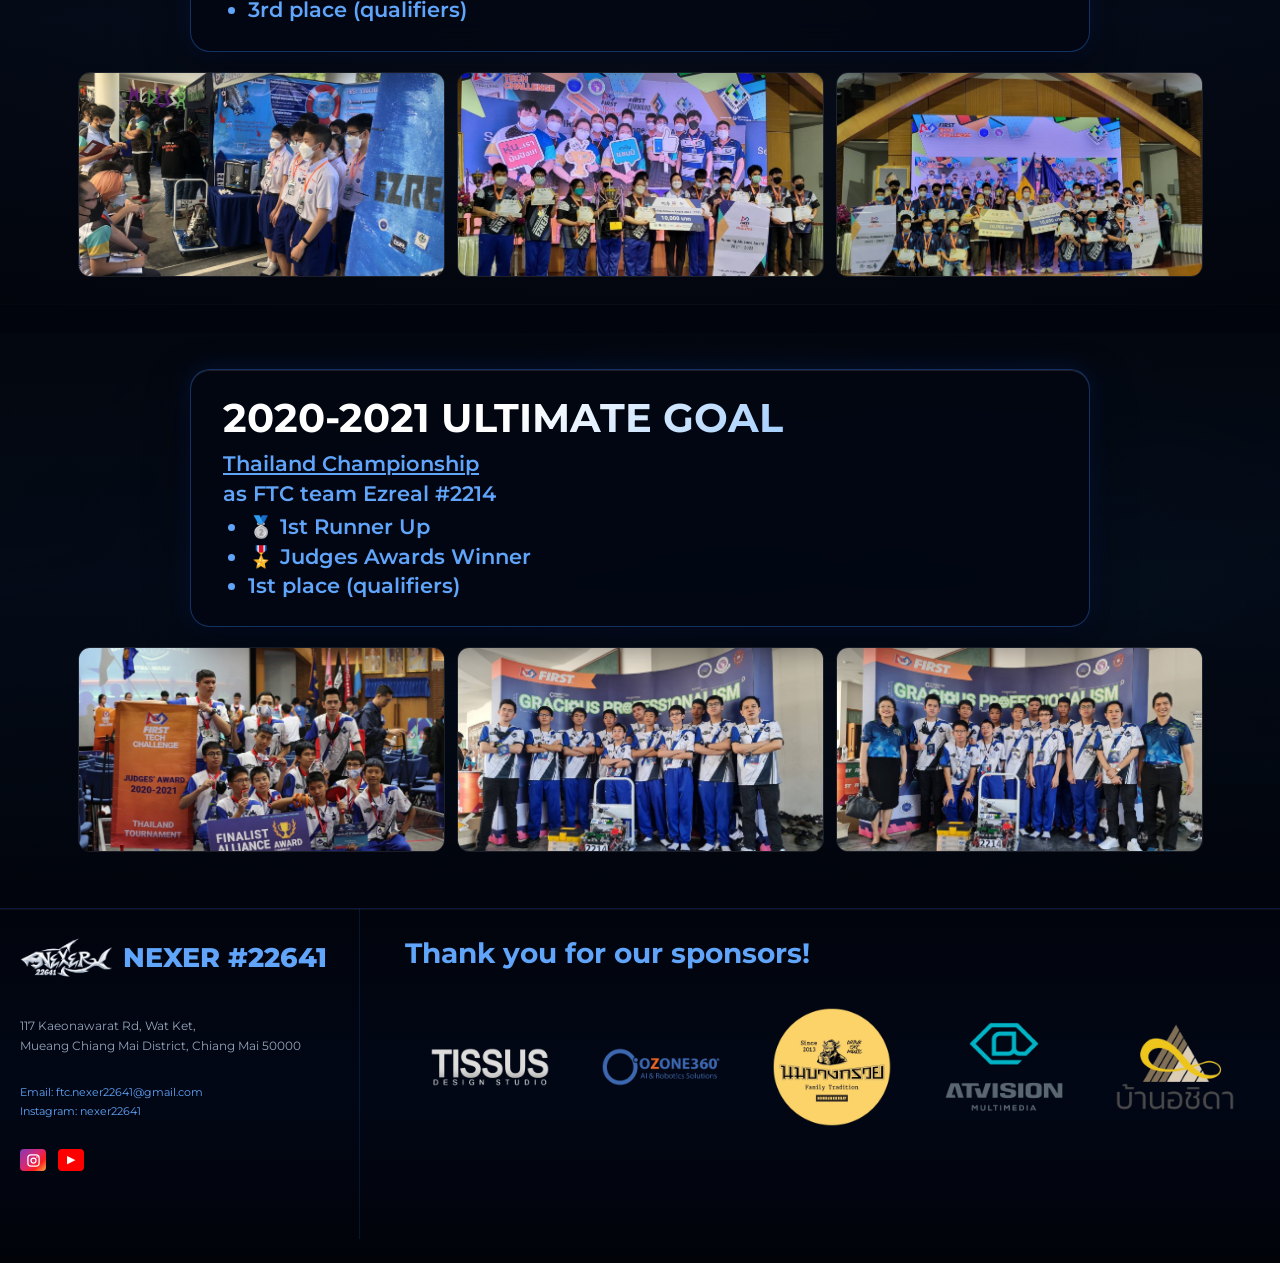
==== commit 852711bd: "2.8 commit" ====
--- a/awards.html
+++ b/awards.html
@@ -1,3 +1,3 @@
 <!doctype html>
-<html lang="en"><head><meta charset="utf-8"><meta name="viewport" content="width=device-width, initial-scale=1"><meta name="theme-color" content="#0c1721"><title>Awards | NEXER</title><link rel="icon" href="assets/branding/nexer-logo.png"><link rel="stylesheet" href="styles.css"></head>
+<html lang="en"><head><meta charset="utf-8"><meta name="viewport" content="width=device-width, initial-scale=1"><meta name="theme-color" content="#01040c"><title>Awards | NEXER</title><link rel="icon" href="assets/branding/nexer-logo.png"><link rel="stylesheet" href="styles.css"></head>
 <body data-page="awards"><a class="skip-link" href="#main">Skip to content</a><div id="site-header"></div><main id="main" class="inner-page"><header class="page-title"><h1>Awards</h1></header><div id="awards-list"></div></main><div id="site-footer"></div><script src="app.js"></script></body></html>
--- a/styles.css
+++ b/styles.css
@@ -1,87 +1,1289 @@
 @font-face{font-family:"Montserrat";src:url("assets/fonts/montserrat-latin.woff2") format("woff2");font-style:normal;font-weight:400 900;font-display:swap}
-:root{--black:#000;--nav:#0d1923;--blue:#008afc;--light-blue:#5eb4e8;--white:#f4f7ff;--gold:#ffbd00;--peach:#f0b99e;--content:min(1200px,calc(100% - 40px));--header-h:76px}
-*{box-sizing:border-box}html{scroll-behavior:smooth}body,button,input,textarea,select{font-family:"Montserrat",Arial,sans-serif}body{margin:0;min-width:0;overflow-x:hidden;color:var(--white);background:#000}img{display:block;max-width:100%}a{color:inherit}button,input,textarea,select{font:inherit}.skip-link{position:fixed;z-index:1000;top:-80px;left:16px;padding:10px 15px;color:#000;background:#fff}.skip-link:focus{top:12px}
-.site-header{position:sticky;z-index:100;top:0;height:var(--header-h);background:var(--nav);border-bottom:1px solid rgba(0,138,252,.12)}.site-header__inner{width:var(--content);height:100%;margin:auto;display:flex;align-items:center;justify-content:space-between}.site-brand{color:var(--white);font-size:42px;line-height:1;font-weight:800;text-decoration:none;letter-spacing:-.04em}.site-nav{height:100%;display:flex;align-items:center;gap:42px}.site-nav__item{position:relative;height:100%;display:flex;align-items:center}.site-nav a{color:var(--blue);text-decoration:none;font-size:16px;font-weight:500}.site-nav a.active,.site-nav a:hover{color:var(--white)}.site-subnav{position:absolute;display:none;top:68px;left:50%;width:190px;padding:9px;transform:translateX(-50%);background:#101f2b;border:1px solid rgba(255,255,255,.12);box-shadow:0 14px 30px rgba(0,0,0,.4)}.site-nav__item:hover .site-subnav,.site-nav__item:focus-within .site-subnav{display:block}.site-subnav a{display:block;padding:10px 12px;font-size:13px}.nav-toggle{display:none;width:44px;height:44px;padding:9px;border:0;background:transparent}.nav-toggle span{display:block;height:2px;margin:6px 0;background:#fff;transition:.2s}
-.home-hero{min-height:465px;display:grid;place-items:center;text-align:center;background:url("assets/backgrounds/home-bg.jpg") center/cover no-repeat}.home-hero__content{padding:28px 20px 30px}.home-hero__logo{width:min(520px,78vw);margin:0 auto 12px}.home-hero h1{margin:0 0 42px;font-size:clamp(42px,4.6vw,60px);line-height:1;font-weight:800}.wix-button{min-width:220px;min-height:64px;padding:0 28px;display:inline-flex;align-items:center;justify-content:center;border:1.5px solid #fff;border-radius:12px;background:rgba(69,69,72,.9);color:#fff;font-size:20px;font-weight:700;letter-spacing:.09em;text-decoration:none;transition:background .2s}.wix-button:hover{background:#56565a}.wix-button--small{min-width:180px;min-height:52px;margin-top:16px;border-radius:9px;font-size:15px}
-.values{background:#000}.values__inner{width:var(--content);min-height:380px;margin:auto;display:grid;grid-template-columns:repeat(3,1fr)}.value{padding:24px 22px 44px;display:flex;flex-direction:column;align-items:center;justify-content:start;text-align:center}.value__icon{width:112px;height:125px;margin-bottom:18px;fill:none;stroke:var(--blue);stroke-width:7;stroke-linecap:round;stroke-linejoin:round}.value__icon--fill{fill:var(--blue);stroke:none}.value h2{margin:0 0 28px;font-size:42px;line-height:1}.value p{margin:0;font-size:27px;line-height:1.28}
-.home-about{min-height:520px;padding:50px 0 80px;background:#000}.home-about__inner{width:var(--content);margin:auto;display:grid;grid-template-columns:1fr 1fr;gap:70px;align-items:center}.home-about__copy h2{margin:0 0 6px;font-size:42px}.home-about__copy p{margin:0;max-width:585px;font-size:21px;line-height:1.12}.home-about__copy span{color:var(--blue)}.home-about__logo{width:560px;justify-self:end}
-.page-title{min-height:115px;display:grid;place-items:center;text-align:center;background:#000}.page-title h1{margin:0;color:var(--blue);font-size:60px;line-height:1}.page-title--season{min-height:154px;align-content:center;gap:7px}.page-title--season h1{font-size:58px}.page-title p{margin:0;font-size:21px;font-weight:700}
-.award-block{--award-accent:var(--light-blue);min-height:510px;padding:32px 0 24px;background-position:center;background-size:cover;border-bottom:34px solid #000}.award-block__inner{width:min(1125px,calc(100% - 36px));margin:auto}.award-copy{width:min(900px,100%);margin:0 auto 18px;padding:24px 30px;background:rgba(0,0,0,.62);border:2px solid var(--award-accent);border-radius:0;box-shadow:0 0 18px rgba(94,180,232,.18),0 12px 30px rgba(0,0,0,.22);backdrop-filter:blur(2px)}.award-copy h2{margin:0 0 9px;font-size:44px;line-height:1.08}.award-copy p{margin:2px 0;color:var(--light-blue);font-size:23px;line-height:1.3;font-weight:600}.award-copy ul{margin:4px 0 0 25px;padding:0;color:var(--light-blue);font-size:23px;line-height:1.35;font-weight:600}.award-block--peach{--award-accent:var(--peach)}.award-block--peach .award-copy p,.award-block--peach .award-copy ul{color:var(--peach)}.award-gallery{display:grid;grid-template-columns:repeat(3,1fr);gap:8px}.award-gallery img{width:100%;height:205px;object-fit:cover}
-.members-page{min-height:0;padding-bottom:60px;background:url("assets/backgrounds/bg-members.jpg") center/cover fixed}.season-switcher{width:var(--content);margin:-13px auto 14px;display:flex;justify-content:center;gap:8px}.season-switcher a{padding:7px 12px;border:1px solid rgba(255,255,255,.25);border-radius:999px;color:#dbe6f2;background:rgba(0,0,0,.54);text-decoration:none;font-size:12px}.season-switcher a.active,.season-switcher a:hover{color:#fff;background:var(--blue);border-color:var(--blue)}.member-board{width:min(940px,calc(100% - 36px));margin:60px auto 0;padding:27px 30px 32px;display:grid;grid-template-columns:repeat(5,1fr);gap:12px 14px;background:rgba(0,0,0,.88);border-radius:34px}.member-card{min-width:0;text-align:center}.member-photo{aspect-ratio:1;display:flex;align-items:end;justify-content:center;overflow:hidden;border-radius:22px;background:#7ac0e6}.member-photo img{width:100%;height:100%;object-fit:contain;object-position:center bottom}.member-card h2{min-height:37px;margin:7px 0 2px;color:var(--blue);font-size:13px;line-height:1.2}.member-card p{margin:0;font-size:12px;line-height:1.25}
-.members-page[data-season="2024-25"] .page-title h1,.members-page[data-season="2025-26"] .page-title h1,.members-page[data-season="2024-25"] .member-card h2,.members-page[data-season="2025-26"] .member-card h2{color:var(--gold)}
-.members-page[data-season="2024-25"] .member-photo,.members-page[data-season="2025-26"] .member-photo{background:var(--gold)}
-.robots-page{background:#000}.robot-grid{display:grid;grid-template-columns:repeat(2,1fr)}.robot-season{min-height:850px;padding:34px 30px 36px;text-align:center;background-position:center;background-size:cover}.robot-season>h2{margin:0 0 34px;color:var(--light-blue);font-size:40px}.robot-season--gold>h2{color:var(--gold)}.robot-intro{min-height:58px;margin:0 auto 20px;max-width:480px;font-size:18px;line-height:1.35}.robot-card{width:min(430px,100%);min-height:600px;margin:auto;padding:25px 24px 30px;display:flex;flex-direction:column;align-items:center;justify-content:space-between;background:rgba(0,0,0,.82);border-radius:23px}.robot-card img{width:100%;height:375px;object-fit:contain}.robot-pill{padding:12px 20px;border:2px solid var(--light-blue);border-radius:999px;color:var(--light-blue);font-size:14px;font-weight:700;letter-spacing:.09em;text-decoration:none}.robot-season--gold .robot-pill{color:var(--gold);border-color:var(--gold)}.robot-description{margin:18px 0 0;font-size:17px;line-height:1.35}.robot-download{margin:18px 0 0;font-size:16px;line-height:1.3}
-.sponsors-page{min-height:740px;padding-bottom:50px;background:url("assets/backgrounds/bg-members.jpg") center/cover}.sponsor-board{width:min(980px,calc(100% - 36px));min-height:380px;margin:20px auto 0;padding:44px;display:grid;place-items:center;background:rgba(0,0,0,.86) url("assets/backgrounds/home-bg.jpg") center/cover;border-radius:28px}.sponsor-current{display:flex;align-items:center;justify-content:center;gap:48px}.sponsor-current img{width:190px;height:145px;object-fit:contain}.sponsor-grid{width:100%;display:grid;grid-template-columns:repeat(5,1fr);gap:15px}.sponsor-logo{min-height:130px;padding:14px;display:grid;place-items:center;background:rgba(255,255,255,.95);border-radius:8px}.sponsor-logo img{width:100%;height:100px;object-fit:contain}.sponsor-composite{max-width:540px;padding:20px;background:#fff;border-radius:10px}
-.site-footer{min-height:355px;border-top:1px solid #777;background:#000}.site-footer__inner{width:var(--content);display:grid;grid-template-columns:340px 1fr;margin:auto}.footer-contact{min-height:330px;padding:25px 30px 22px 0;border-right:1px solid #777}.footer-title{display:flex;align-items:center;gap:10px;margin-bottom:35px;color:var(--blue);font-size:27px;font-weight:800}.footer-title img{width:93px}.footer-contact address{margin-bottom:26px;font-size:12px;line-height:1.7;font-style:normal}.footer-contact a{display:block;color:var(--blue);font-size:11px;line-height:1.8}.footer-social{margin-top:27px;display:flex;gap:12px}.footer-social a{width:26px;height:22px;display:grid;place-items:center;border-radius:4px;color:#fff;background:#f00;text-decoration:none;font-size:11px}.footer-thanks{padding:27px 0 25px 45px}.footer-thanks h2{margin:0 0 22px;color:var(--blue);font-size:28px}.footer-logos{display:flex;align-items:center;gap:34px}.footer-logos img{width:125px;height:100px;object-fit:contain}
-@media(max-width:900px){:root{--content:min(100% - 32px,720px);--header-h:68px}.site-brand{font-size:28px}.nav-toggle{display:block;position:relative;z-index:102}.site-nav{position:fixed;inset:var(--header-h) 0 0;height:auto;padding:20px 24px 35px;display:block;overflow-y:auto;background:rgba(13,25,35,.99);transform:translateX(100%);transition:transform .25s}.site-nav.open{transform:none}.site-nav__item{height:auto;display:block;border-bottom:1px solid rgba(255,255,255,.12)}.site-nav a{display:block;padding:16px 4px;font-size:18px}.site-subnav{position:static;width:auto;padding:0 0 8px 16px;display:block;transform:none;background:transparent;border:0;box-shadow:none}.site-subnav a{padding:8px 4px;font-size:13px}.nav-toggle[aria-expanded="true"] span:nth-child(1){transform:translateY(8px) rotate(45deg)}.nav-toggle[aria-expanded="true"] span:nth-child(2){opacity:0}.nav-toggle[aria-expanded="true"] span:nth-child(3){transform:translateY(-8px) rotate(-45deg)}.home-hero{min-height:510px}.home-hero__logo{width:min(470px,88vw)}.home-hero h1{margin-bottom:30px;font-size:clamp(34px,10vw,48px)}.values__inner{min-height:0;grid-template-columns:1fr}.value{padding:38px 16px 44px;border-bottom:1px solid #202020}.value__icon{width:96px;height:105px;margin-bottom:15px}.value h2{margin-bottom:18px;font-size:34px}.value p{font-size:21px}.home-about__inner{grid-template-columns:1fr;gap:36px}.home-about__copy h2{font-size:34px}.home-about__copy p{font-size:17px;line-height:1.35}.home-about__logo{width:min(480px,100%);justify-self:center}.page-title h1,.page-title--season h1{font-size:42px}.award-block{min-height:0;padding:36px 0 30px}.award-copy{width:100%}.award-copy h2{font-size:29px}.award-copy p,.award-copy ul{font-size:16px}.award-gallery{grid-template-columns:1fr}.award-gallery img{height:auto;aspect-ratio:16/9}.member-board{grid-template-columns:repeat(3,1fr);gap:14px 10px;padding:24px 20px;border-radius:22px}.robot-grid{grid-template-columns:1fr}.robot-season{min-height:0;padding:38px 18px 44px}.robot-season>h2{margin-bottom:22px;font-size:33px}.robot-card{min-height:520px}.robot-card img{height:315px}.sponsor-grid{grid-template-columns:repeat(3,1fr)}.site-footer__inner{grid-template-columns:1fr}.footer-contact{min-height:0;padding:30px 0;border-right:0;border-bottom:1px solid #777}.footer-thanks{padding:30px 0 40px}}
-@media(max-width:560px){.home-hero{min-height:430px}.home-hero__content{width:100%;padding-inline:12px}.home-hero__logo{width:100%}.wix-button{min-width:180px;min-height:54px;font-size:16px}.page-title{min-height:100px}.page-title--season{min-height:130px}.page-title p{font-size:17px}.season-switcher{justify-content:flex-start;overflow-x:auto;padding-bottom:4px}.member-board{grid-template-columns:repeat(2,minmax(0,1fr));gap:12px 10px}.member-photo{border-radius:16px}.member-card h2{font-size:11px}.member-card p{font-size:10px}.robot-card{padding:18px 15px 25px}.robot-card img{height:280px}.sponsor-board{min-height:300px;padding:26px 18px;border-radius:18px}.sponsor-current{flex-direction:column;gap:22px}.sponsor-current img{width:170px}.sponsor-grid{grid-template-columns:repeat(2,1fr);gap:9px}.sponsor-logo{min-height:100px;padding:8px}.sponsor-logo img{height:80px}.footer-title{font-size:21px}.footer-title img{width:80px}.footer-thanks h2{font-size:22px}}
-.season-switcher{display:none!important}.sponsors-page{min-height:0}.sponsor-composite{padding:0;background:transparent;border-radius:0}.sponsor-logo{background:transparent;border-radius:0}
-@media(prefers-reduced-motion:reduce){html{scroll-behavior:auto}*{transition-duration:.01ms!important}}
-
-/* 2022–2023 portfolio-inspired team page */
-.members-group-page{min-height:0;padding-bottom:64px;background:linear-gradient(rgba(0,0,0,.25),rgba(0,0,0,.72)),url("assets/backgrounds/bg-powerplay.jpg") center/cover fixed}
-.members-group-page--freight{background-image:linear-gradient(rgba(0,0,0,.25),rgba(0,0,0,.72)),url("assets/backgrounds/bg-freight.jpg")}
-.members-group-page--ultimate{background-image:linear-gradient(rgba(0,0,0,.25),rgba(0,0,0,.72)),url("assets/backgrounds/bg-ultimate.jpg")}
-.group-members-board{width:min(1080px,calc(100% - 36px));margin:64px auto 0;padding:34px;background:rgba(0,0,0,.91);border:1px solid rgba(255,255,255,.1);border-radius:34px;box-shadow:0 24px 70px rgba(0,0,0,.38)}
-.group-photo-placeholder{width:min(860px,92%);margin:0 auto;aspect-ratio:16/8;display:grid;place-items:center;overflow:hidden;border:2px dashed rgba(0,138,252,.75);border-radius:24px;background:linear-gradient(135deg,rgba(0,138,252,.14),rgba(13,25,35,.92)),url("assets/backgrounds/home-bg.jpg") center/cover;text-align:center}
-.group-photo-placeholder__content{padding:28px;color:#cbd8e6}
-.group-photo-placeholder__content img{width:min(220px,58vw);height:auto;margin:0 auto 20px;filter:drop-shadow(0 10px 22px rgba(0,138,252,.18))}
-.group-photo-placeholder__content strong,.group-photo-placeholder__content small{display:block}
-.group-photo-placeholder__content strong{margin-bottom:9px;color:#fff;font-size:24px}
-.group-photo-placeholder__content small{font-size:13px;line-height:1.6}
-.group-roster-heading{padding:38px 6px 22px;text-align:center}
-.group-roster-heading>p:first-child{margin:0 0 5px;color:var(--blue);font-size:13px;font-weight:800;letter-spacing:.14em}
-.group-roster-heading h2{margin:0;font-size:36px}
-.group-roster-heading .group-school{margin:10px 0 0;color:#b9c7d5;font-size:14px;font-weight:500;letter-spacing:0}
-.group-roster{display:grid;grid-template-columns:repeat(2,minmax(0,1fr));gap:12px 18px}
-.group-member{min-width:0;padding:17px 18px;display:grid;grid-template-columns:38px minmax(0,1fr);align-items:start;gap:13px;border:1px solid rgba(255,255,255,.12);border-radius:14px;background:linear-gradient(135deg,rgba(13,25,35,.92),rgba(5,11,16,.83));box-shadow:inset 3px 0 0 rgba(0,138,252,.72)}
-.group-member__number{padding-top:2px;color:rgba(94,180,232,.68);font-size:13px;font-weight:800;letter-spacing:.08em}
-.group-member__content{min-width:0}
-.group-member__title{display:block}
-.group-member h3{margin:0;color:#fff;font-size:15px;line-height:1.45;font-weight:700}
-.group-member p{margin:7px 0 0;color:var(--light-blue);font-size:12px;font-weight:600;line-height:1.45;text-align:left;white-space:normal}
-@media(max-width:700px){.members-group-page{min-height:0;padding-bottom:32px;background-attachment:scroll}.group-members-board{width:min(100% - 24px,620px);margin-top:32px;padding:16px;border-radius:22px}.group-photo-placeholder{width:100%;aspect-ratio:16/10;border-radius:16px}.group-photo-placeholder__content{padding:18px}.group-photo-placeholder__content img{width:min(180px,55vw);margin-bottom:14px}.group-photo-placeholder__content strong{font-size:19px}.group-photo-placeholder__content small{font-size:11px}.group-roster-heading{padding:28px 4px 18px}.group-roster-heading h2{font-size:29px}.group-roster-heading .group-school{font-size:12px;line-height:1.5}.group-roster{grid-template-columns:1fr;gap:9px}.group-member{padding:14px 13px;grid-template-columns:30px minmax(0,1fr);gap:9px}.group-member h3{font-size:13px}.group-member p{font-size:11px}}
-
-@media(max-width:900px){.members-page{padding-bottom:42px}.member-board{margin-top:42px}}
-@media(max-width:560px){.members-page{padding-bottom:28px}.member-board{margin-top:28px}}
-.award-copy{box-shadow:0 12px 30px rgba(0,0,0,.22)}
-.award-event a{color:inherit;text-decoration:underline;text-underline-offset:.12em}.award-event a:hover{opacity:.8}
-
-/* Wix-style button color swap */
-:where(.wix-button,a.robot-pill,.season-switcher a,.footer-social a,.nav-toggle){cursor:pointer;transform:scale(1);transition:font-size .2s ease,transform .14s ease,box-shadow .2s ease,background-color .2s ease,border-color .2s ease,color .2s ease}
-.wix-button:hover{background:#fff;color:#454548;border-color:#454548;font-size:18px;box-shadow:0 8px 18px rgba(0,0,0,.3)}
-.wix-button--small:hover{font-size:14px}
-.robot-pill{--button-accent:var(--light-blue)}
-.robot-season--gold .robot-pill{--button-accent:var(--gold)}
-a.robot-pill:hover{background:var(--button-accent);color:#071018;border-color:#071018;font-size:13px;box-shadow:0 8px 18px rgba(0,0,0,.3)}
-.season-switcher a:hover{background:#dbe6f2;color:#071018;border-color:#071018;font-size:11px;box-shadow:0 8px 18px rgba(0,0,0,.3)}
-.footer-social a{border:1px solid #f00}
-.footer-social a:hover{background:#fff;color:#f00;border-color:#f00;font-size:10px;box-shadow:0 8px 18px rgba(0,0,0,.3)}
-.nav-toggle:hover{background:rgba(255,255,255,.08)}
-:where(.wix-button,a.robot-pill,.season-switcher a,.footer-social a,.nav-toggle):active{transform:scale(.96);box-shadow:none;transition-duration:.08s}
-:where(.wix-button,a.robot-pill,.season-switcher a,.footer-social a,.nav-toggle):focus-visible{outline:2px solid var(--blue);outline-offset:4px}
-@media(prefers-reduced-motion:reduce){:where(.wix-button,a.robot-pill,.season-switcher a,.footer-social a,.nav-toggle){transform:none!important}}
-@media(max-width:560px){.wix-button:hover{font-size:14px}.wix-button--small:hover{font-size:13px}}
+@font-face{font-family:"Noto Flags Color";src:url("assets/fonts/noto-flags-colrv1.ttf") format("truetype");font-style:normal;font-weight:400;font-display:swap;unicode-range:U+1F1E6-1F1FF}
+:root{
+  --black:#000;
+  --nav:#040e20;
+  --ocean-deep:#030b1a;
+  --ocean-navy:#06142c;
+  --ocean-text:#60a5fa;
+  --ocean-glow:#3b82f6;
+  --ocean-indigo:#1d4ed8;
+  --blue:#1d6ee5;
+  --light-blue:#5eb4e8;
+  --cyan:#38bdf8;
+  --teal:#2dd4bf;
+  --white:#f4f7ff;
+  --gold:#ffbd00;
+  --peach:#f0b99e;
+  --content:min(1240px,calc(100% - 40px));
+  --header-h:76px;
+}
+*{box-sizing:border-box}
+html{scroll-behavior:smooth}
+body,button,input,textarea,select{font-family:"Montserrat",Arial,sans-serif}
+body{margin:0;min-width:0;overflow-x:hidden;color:var(--white);background:#01040c}
+img{display:block;max-width:100%}
+a{color:inherit}
+button,input,textarea,select{font:inherit}
+.skip-link{position:fixed;z-index:1000;top:-80px;left:16px;padding:10px 15px;color:#000;background:#fff;transition:top .2s ease}
+.skip-link:focus{top:12px}
+
+/* HEADER & NAVIGATION (DEEP SEA INDIGO / OCEAN NAVY) */
+.site-header{
+  position:sticky;
+  z-index:100;
+  top:0;
+  height:var(--header-h);
+  background:rgba(2,6,16,0.96);
+  backdrop-filter:blur(20px);
+  -webkit-backdrop-filter:blur(20px);
+  border-bottom:1px solid rgba(37,99,235,0.18);
+  box-shadow:0 4px 30px rgba(1,3,10,0.8);
+}
+.site-header__inner{
+  width:var(--content);
+  height:100%;
+  margin:auto;
+  display:flex;
+  align-items:center;
+  justify-content:space-between;
+}
+.site-brand{
+  display:inline-flex;
+  align-items:center;
+  gap:10px;
+  color:var(--white);
+  font-size:32px;
+  line-height:1;
+  font-weight:900;
+  text-decoration:none;
+  letter-spacing:-.03em;
+  transition:opacity .2s ease;
+}
+.site-brand:hover{opacity:.9}
+.site-brand::after{
+  content:"#22641";
+  font-size:14px;
+  font-weight:700;
+  letter-spacing:.06em;
+  color:var(--ocean-text);
+  text-shadow:0 0 14px rgba(59,130,246,0.45);
+}
+.site-nav{
+  height:100%;
+  display:flex;
+  align-items:center;
+  gap:36px;
+}
+.site-nav__item{
+  position:relative;
+  height:100%;
+  display:flex;
+  align-items:center;
+}
+.site-nav a{
+  position:relative;
+  color:#869db6;
+  text-decoration:none;
+  font-size:15px;
+  font-weight:600;
+  letter-spacing:.01em;
+  transition:color .2s ease;
+}
+.site-nav a.active, .site-nav a:hover{
+  color:var(--white);
+}
+.site-nav a.active::after{
+  content:"";
+  position:absolute;
+  bottom:-6px;
+  left:0;
+  right:0;
+  height:2px;
+  background:linear-gradient(90deg,var(--ocean-indigo),var(--ocean-text));
+  border-radius:2px;
+  box-shadow:0 0 10px rgba(59,130,246,0.7);
+}
+.site-subnav{
+  position:absolute;
+  display:none;
+  top:68px;
+  left:50%;
+  width:200px;
+  padding:8px;
+  transform:translateX(-50%);
+  background:rgba(4,14,32,0.96);
+  backdrop-filter:blur(14px);
+  border:1px solid rgba(59,130,246,0.25);
+  border-radius:12px;
+  box-shadow:0 18px 40px rgba(0,0,0,0.65);
+}
+.site-nav__item:hover .site-subnav, .site-nav__item:focus-within .site-subnav{
+  display:block;
+}
+.site-subnav a{
+  display:block;
+  padding:9px 12px;
+  font-size:13px;
+  border-radius:8px;
+  color:#a5bdd8;
+  transition:background-color .2s ease, color .2s ease;
+}
+.site-subnav a:hover{
+  background:rgba(37,99,235,0.22);
+  color:#fff;
+}
+.nav-toggle{
+  display:none;
+  width:44px;
+  height:44px;
+  padding:9px;
+  border:0;
+  background:transparent;
+  cursor:pointer;
+}
+.nav-toggle span{
+  display:block;
+  height:2px;
+  margin:6px 0;
+  background:#fff;
+  transition:.2s;
+}
+
+/* HIGH-TECH HERO (DEEP SEA INDIGO / ABYSSAL OCEAN - DARKER & DEEPER) */
+.home-hero{
+  position:relative;
+  min-height:760px;
+  padding:60px 20px 80px;
+  display:grid;
+  place-items:center;
+  text-align:center;
+  background:
+    linear-gradient(180deg, rgba(2,6,15,0.92) 0%, rgba(3,10,24,0.94) 35%, rgba(1,4,12,0.98) 70%, #000205 100%),
+    url("assets/backgrounds/home-bg.jpg") center/cover no-repeat;
+  overflow:hidden;
+}
+.home-hero__ambient{
+  position:absolute;
+  inset:0;
+  background-image:
+    radial-gradient(circle at 50% 12%, rgba(26,62,175,0.25) 0%, rgba(15,35,95,0.12) 35%, transparent 65%),
+    linear-gradient(to right, rgba(96,165,250,0.02) 1px, transparent 1px),
+    linear-gradient(to bottom, rgba(96,165,250,0.02) 1px, transparent 1px);
+  background-size:100% 100%, 44px 44px, 44px 44px;
+  pointer-events:none;
+}
+.home-hero__content{
+  position:relative;
+  z-index:2;
+  width:min(1240px,100%);
+  margin:auto;
+}
+.hero-status-badge{
+  display:inline-flex;
+  align-items:center;
+  gap:8px;
+  padding:0;
+  background:transparent;
+  border:none;
+  margin-bottom:20px;
+  font-size:12px;
+  font-weight:700;
+  letter-spacing:.1em;
+  color:rgba(215,230,250,0.9);
+}
+.hero-status-badge__dot{
+  width:7px;
+  height:7px;
+  border-radius:50%;
+  background:#2563eb;
+  box-shadow:0 0 10px #2563eb, 0 0 16px rgba(37,99,235,0.5);
+  animation:pulse-glow 2s infinite ease-in-out;
+}
+@keyframes pulse-glow{
+  0%,100%{opacity:1;transform:scale(1)}
+  50%{opacity:.4;transform:scale(.8)}
+}
+.hero-status-badge__sep{
+  color:rgba(255,255,255,0.25);
+  font-size:10px;
+}
+.hero-status-badge__school{
+  color:var(--ocean-text);
+  font-weight:700;
+}
+.home-hero__logo-wrap{
+  position:relative;
+  display:inline-block;
+  margin-bottom:12px;
+}
+.home-hero__logo{
+  width:min(460px,76vw);
+  margin:0 auto;
+  filter:drop-shadow(0 0 30px rgba(26,62,175,0.38));
+}
+.home-hero__title{
+  margin:0 0 10px;
+  font-size:clamp(44px,5.5vw,72px);
+  line-height:1;
+  font-weight:900;
+  letter-spacing:-.03em;
+}
+.title-glow{
+  background:linear-gradient(135deg, #ffffff 20%, #7ca8e8 50%, #2563eb 78%, #172554 100%);
+  -webkit-background-clip:text;
+  -webkit-text-fill-color:transparent;
+}
+.title-num{
+  font-size:.65em;
+  font-weight:800;
+  color:#5b9cf6;
+  vertical-align:super;
+  margin-left:4px;
+  text-shadow:0 0 18px rgba(29,78,216,0.5);
+}
+.home-hero__tagline{
+  max-width:680px;
+  margin:0 auto 36px;
+  font-size:clamp(14px,1.8vw,17px);
+  line-height:1.45;
+  color:#8ba3bd;
+  font-weight:500;
+}
+
+/* ==========================================================================
+   HERO 4 GRAPHIC ACTION BUTTONS / FEATURE CARDS
+   ========================================================================== */
+.hero-graphic-nav{
+  width:100%;
+  margin:36px auto 0;
+  display:grid;
+  grid-template-columns:repeat(4,1fr);
+  gap:18px;
+  text-align:left;
+}
+.graphic-card{
+  position:relative;
+  display:flex;
+  flex-direction:column;
+  justify-content:space-between;
+  height:380px;
+  min-height:360px;
+  padding:24px 22px 22px;
+  border-radius:20px;
+  overflow:hidden;
+  text-decoration:none;
+  text-align:left;
+  color:#fff;
+  border:1px solid rgba(255,255,255,0.14);
+  background:#09121c;
+  box-shadow:0 16px 36px rgba(0,0,0,0.55), inset 0 1px 0 rgba(255,255,255,0.12);
+  transition:transform .32s cubic-bezier(0.2,0.8,0.2,1), border-color .28s ease, box-shadow .32s ease;
+  cursor:pointer;
+}
+.graphic-card:hover{
+  transform:translateY(-8px);
+}
+.graphic-card:active{
+  transform:translateY(-3px);
+}
+
+/* Background image & layer zoom */
+.graphic-card__bg{
+  position:absolute;
+  inset:0;
+  background-size:cover;
+  background-position:center;
+  transition:transform .45s cubic-bezier(0.2,0.8,0.2,1), filter .35s ease;
+  transform:scale(1.001);
+}
+.graphic-card:hover .graphic-card__bg{
+  transform:scale(1.08);
+}
+
+/* Dark protective scrim */
+.graphic-card__scrim{
+  position:absolute;
+  inset:0;
+  background:linear-gradient(180deg,rgba(7,14,23,0.3) 0%,rgba(6,12,19,0.5) 40%,rgba(4,8,14,0.92) 80%,rgba(3,6,10,0.98) 100%);
+  pointer-events:none;
+  transition:background .35s ease;
+}
+.graphic-card:hover .graphic-card__scrim{
+  background:linear-gradient(180deg,rgba(7,14,23,0.18) 0%,rgba(6,12,19,0.4) 38%,rgba(4,8,14,0.88) 78%,rgba(3,6,10,0.96) 100%);
+}
+
+/* Diagonal glass light sheen sweep */
+.graphic-card__sheen{
+  position:absolute;
+  top:0;
+  left:-130%;
+  width:100%;
+  height:100%;
+  background:linear-gradient(115deg,transparent 20%,rgba(255,255,255,0.16) 50%,transparent 80%);
+  transform:skewX(-20deg);
+  pointer-events:none;
+  transition:left .75s ease;
+  z-index:4;
+}
+.graphic-card:hover .graphic-card__sheen{
+  left:220%;
+}
+
+/* Sci-Fi HUD Corner Brackets */
+.hud-corner{
+  position:absolute;
+  width:14px;
+  height:14px;
+  border-color:rgba(255,255,255,0.28);
+  border-style:solid;
+  pointer-events:none;
+  transition:all .28s ease;
+  z-index:5;
+}
+.hud-corner--tl{
+  top:12px;
+  left:12px;
+  border-width:2px 0 0 2px;
+}
+.hud-corner--br{
+  bottom:12px;
+  right:12px;
+  border-width:0 2px 2px 0;
+}
+.graphic-card:hover .hud-corner{
+  width:22px;
+  height:22px;
+}
+
+/* Top Badge */
+.graphic-card__top{
+  position:relative;
+  z-index:6;
+  display:flex;
+  align-items:center;
+  justify-content:flex-start;
+}
+.graphic-card__badge{
+  font-size:10px;
+  font-weight:800;
+  letter-spacing:.12em;
+  padding:4px 10px;
+  border-radius:999px;
+  background:rgba(8,16,26,0.8);
+  backdrop-filter:blur(10px);
+  border:1px solid rgba(255,255,255,0.18);
+  color:#cbd8e6;
+  text-transform:uppercase;
+  transition:border-color .25s ease, color .25s ease;
+}
+.graphic-card__icon-wrap{
+  width:44px;
+  height:44px;
+  display:grid;
+  place-items:center;
+  border-radius:12px;
+  background:rgba(8,16,26,0.8);
+  border:1px solid rgba(255,255,255,0.18);
+  backdrop-filter:blur(10px);
+  transition:transform .28s ease, background-color .25s ease, border-color .25s ease, color .25s ease;
+}
+.graphic-card__icon-wrap svg{
+  width:22px;
+  height:22px;
+}
+.graphic-card:hover .graphic-card__icon-wrap{
+  transform:scale(1.08);
+}
+
+/* Bottom Stack: Title, Description, Action CTA */
+.graphic-card__bottom{
+  position:relative;
+  z-index:6;
+  display:flex;
+  flex-direction:column;
+  gap:4px;
+}
+.graphic-card__title{
+  margin:0;
+  font-size:26px;
+  font-weight:900;
+  letter-spacing:-.02em;
+  color:#fff;
+  line-height:1.1;
+  transition:color .22s ease;
+}
+.graphic-card__desc{
+  margin:4px 0 14px;
+  font-size:12px;
+  line-height:1.4;
+  color:#a5b9ce;
+  font-weight:500;
+}
+.graphic-card__cta{
+  display:inline-flex;
+  align-items:center;
+  justify-content:space-between;
+  padding:9px 16px;
+  border-radius:10px;
+  background:rgba(255,255,255,0.08);
+  border:1px solid rgba(255,255,255,0.16);
+  font-size:12px;
+  font-weight:800;
+  letter-spacing:.08em;
+  text-transform:uppercase;
+  color:#fff;
+  backdrop-filter:blur(10px);
+  transition:all .24s ease;
+}
+.graphic-card__cta svg{
+  width:14px;
+  height:14px;
+  transition:transform .22s ease;
+}
+.graphic-card:hover .graphic-card__cta svg{
+  transform:translateX(4px);
+}
+
+/* --- CARD 1: AWARDS (GOLD ACCENTS) --- */
+.graphic-card--awards .graphic-card__bg{
+  background:#080d16;
+  overflow:hidden;
+}
+.awards-bg-photo{
+  position:absolute;
+  inset:0;
+  width:100%;
+  height:100%;
+  object-fit:cover;
+  object-position:center 30%;
+  transition:transform .5s cubic-bezier(0.2,0.8,0.2,1);
+}
+.graphic-card--awards:hover .awards-bg-photo{
+  transform:scale(1.08);
+}
+.graphic-card--awards .graphic-card__icon-wrap{
+  color:var(--gold);
+}
+.graphic-card--awards:hover{
+  border-color:rgba(255,189,0,0.65);
+  box-shadow:0 20px 48px -8px rgba(255,189,0,0.38), 0 0 25px rgba(255,189,0,0.2);
+}
+.graphic-card--awards:hover .hud-corner{
+  border-color:var(--gold);
+}
+.graphic-card--awards:hover .graphic-card__badge{
+  border-color:var(--gold);
+  color:var(--gold);
+}
+.graphic-card--awards:hover .graphic-card__title{
+  color:var(--gold);
+}
+.graphic-card--awards:hover .graphic-card__cta{
+  background:linear-gradient(135deg,rgba(255,189,0,0.9),#df9b00);
+  border-color:var(--gold);
+  color:#060a0f;
+  box-shadow:0 0 16px rgba(255,189,0,0.4);
+}
+
+/* --- CARD 2: MEMBERS (TITANIUM CYBER - SAME CINEMATIC PHOTO STYLE AS AWARDS) --- */
+.graphic-card--members .graphic-card__bg{
+  background:#080d16;
+  overflow:hidden;
+}
+.members-group-photo{
+  position:absolute;
+  inset:0;
+  width:100%;
+  height:100%;
+  object-fit:cover;
+  object-position:center 20%;
+  transition:transform .5s cubic-bezier(0.2,0.8,0.2,1);
+}
+.graphic-card--members:hover .members-group-photo{
+  transform:scale(1.08);
+}
+.graphic-card--members:hover{
+  border-color:rgba(59,130,246,0.7);
+  box-shadow:0 20px 48px -8px rgba(29,78,216,0.45), 0 0 25px rgba(59,130,246,0.28);
+}
+.graphic-card--members:hover .hud-corner{
+  border-color:var(--ocean-text);
+}
+.graphic-card--members:hover .graphic-card__badge{
+  border-color:var(--ocean-text);
+  color:var(--ocean-text);
+}
+.graphic-card--members:hover .graphic-card__title{
+  color:var(--ocean-text);
+}
+.graphic-card--members:hover .graphic-card__cta{
+  background:linear-gradient(135deg,var(--ocean-indigo),var(--ocean-glow));
+  border-color:var(--ocean-text);
+  color:#fff;
+  box-shadow:0 0 16px rgba(37,99,235,0.55);
+}
+
+/* --- CARD 3: ROBOTS (TEAL NEON ACCENTS & FLOATING ROBOT) --- */
+.graphic-card__bg--robots{
+  background:radial-gradient(circle at 50% 38%,rgba(45,212,191,0.2) 0%,rgba(8,16,26,0.98) 72%);
+}
+.robot-blueprint-grid{
+  position:absolute;
+  inset:0;
+  background-image:
+    linear-gradient(rgba(45,212,191,0.12) 1px,transparent 1px),
+    linear-gradient(90deg,rgba(45,212,191,0.12) 1px,transparent 1px);
+  background-size:24px 24px;
+  pointer-events:none;
+}
+.graphic-card__robot-img{
+  position:absolute;
+  top:12%;
+  left:50%;
+  transform:translateX(-50%);
+  width:78%;
+  max-height:190px;
+  object-fit:contain;
+  filter:drop-shadow(0 14px 25px rgba(0,0,0,0.9)) drop-shadow(0 0 16px rgba(45,212,191,0.35));
+  transition:transform .38s cubic-bezier(0.2,0.8,0.2,1), filter .38s ease;
+}
+.graphic-card--robots:hover .graphic-card__robot-img{
+  transform:translateX(-50%) scale(1.1) translateY(-6px);
+  filter:drop-shadow(0 20px 32px rgba(0,0,0,0.95)) drop-shadow(0 0 24px rgba(45,212,191,0.65));
+}
+.graphic-card--robots .graphic-card__icon-wrap{
+  color:var(--teal);
+}
+.graphic-card--robots:hover{
+  border-color:rgba(45,212,191,0.65);
+  box-shadow:0 20px 48px -8px rgba(45,212,191,0.38), 0 0 25px rgba(45,212,191,0.25);
+}
+.graphic-card--robots:hover .hud-corner{
+  border-color:var(--teal);
+}
+.graphic-card--robots:hover .graphic-card__badge{
+  border-color:var(--teal);
+  color:var(--teal);
+}
+.graphic-card--robots:hover .graphic-card__title{
+  color:var(--teal);
+}
+.graphic-card--robots:hover .graphic-card__cta{
+  background:linear-gradient(135deg,var(--teal),#14b8a6);
+  border-color:var(--teal);
+  color:#060a0f;
+  box-shadow:0 0 16px rgba(45,212,191,0.45);
+}
+
+/* --- CARD 4: SPONSORS (WARM AMBER / PEACH - BIG 3D OVERLAPPING CLUSTER) --- */
+.graphic-card__bg--sponsors{
+  background:radial-gradient(circle at 50% 36%,rgba(240,185,158,0.2) 0%,rgba(10,18,28,0.98) 72%);
+  display:flex;
+  align-items:center;
+  justify-content:center;
+  padding:0;
+  overflow:hidden;
+}
+.sponsor-overlap-stack{
+  position:relative;
+  width:230px;
+  height:175px;
+  flex-shrink:0;
+  display:flex;
+  align-items:center;
+  justify-content:center;
+}
+.sponsor-stack-glow{
+  position:absolute;
+  inset:-20px;
+  background:radial-gradient(circle at 50% 50%,rgba(240,185,158,0.25) 0%,rgba(240,185,158,0.06) 45%,transparent 70%);
+  pointer-events:none;
+  z-index:0;
+  animation:sponsor-ambient 4s ease-in-out infinite alternate;
+}
+@keyframes sponsor-ambient{
+  0%{transform:scale(0.95);opacity:0.7}
+  100%{transform:scale(1.08);opacity:1}
+}
+.sponsor-stack-item{
+  position:absolute;
+  border-radius:16px;
+  background:linear-gradient(145deg,rgba(16,28,42,0.95),rgba(9,16,26,0.95));
+  border:1.5px solid rgba(240,185,158,0.38);
+  box-shadow:0 12px 28px rgba(0,0,0,0.7), 0 0 14px rgba(240,185,158,0.14);
+  backdrop-filter:blur(8px);
+  display:flex;
+  align-items:center;
+  justify-content:center;
+  padding:8px;
+  cursor:pointer;
+  transition:transform .4s cubic-bezier(0.2,0.8,0.2,1), border-color .3s ease, box-shadow .3s ease;
+}
+.sponsor-stack-item img{
+  width:100%;
+  height:100%;
+  object-fit:contain;
+  filter:drop-shadow(0 2px 6px rgba(0,0,0,0.5));
+  transition:transform .3s ease, filter .3s ease;
+}
+
+/* BIG OVERLAPPING POSITIONS */
+/* Item 2 (OZONE360 - Top Center, tilted slightly) */
+.sponsor-stack-item--2{
+  top:2px;
+  left:50%;
+  width:82px;
+  height:82px;
+  transform:translateX(-50%) rotate(-5deg);
+  z-index:1;
+}
+/* Item 3 (Nombangkruay - Left Wing, tilted -13deg) */
+.sponsor-stack-item--3{
+  top:26px;
+  left:8px;
+  width:82px;
+  height:82px;
+  transform:rotate(-13deg);
+  z-index:2;
+}
+/* Item 4 (ATVISION - Right Wing, tilted +13deg) */
+.sponsor-stack-item--4{
+  top:26px;
+  right:8px;
+  width:82px;
+  height:82px;
+  transform:rotate(13deg);
+  z-index:2;
+}
+/* Item 1 (TISSUS - Big Center Hero, overlapping over 2, 3, 4) */
+.sponsor-stack-item--1{
+  top:38px;
+  left:50%;
+  width:92px;
+  height:92px;
+  transform:translateX(-50%) scale(1.05);
+  z-index:4;
+  border-color:rgba(240,185,158,0.55);
+  box-shadow:0 14px 32px rgba(0,0,0,0.8), 0 0 18px rgba(240,185,158,0.25);
+}
+/* Item 5 (Ban Achid - Bottom Front accent, overlapping bottom of 1) */
+.sponsor-stack-item--5{
+  bottom:-4px;
+  left:50%;
+  width:78px;
+  height:78px;
+  transform:translateX(-50%) rotate(3deg);
+  z-index:5;
+}
+
+/* Badge for 5 partners count */
+.sponsor-stack-count{
+  position:absolute;
+  bottom:-14px;
+  left:50%;
+  transform:translateX(-50%);
+  font-size:9px;
+  font-weight:900;
+  letter-spacing:.09em;
+  color:#f0b99e;
+  background:rgba(13,25,38,0.92);
+  border:1px solid rgba(240,185,158,0.35);
+  padding:2px 10px;
+  border-radius:999px;
+  z-index:6;
+  white-space:nowrap;
+  box-shadow:0 4px 12px rgba(0,0,0,0.6);
+  pointer-events:none;
+  transition:border-color .3s ease, color .3s ease, box-shadow .3s ease;
+}
+
+/* HOVER INTERACTIONS: FAN OUT / SPREAD DYNAMICALLY */
+.graphic-card--sponsors:hover .sponsor-stack-item--2{
+  transform:translateX(-50%) translateY(-14px) rotate(-8deg) scale(1.06);
+  border-color:rgba(240,185,158,0.75);
+  box-shadow:0 16px 36px rgba(0,0,0,0.75), 0 0 18px rgba(240,185,158,0.3);
+}
+.graphic-card--sponsors:hover .sponsor-stack-item--3{
+  transform:translateX(-14px) translateY(-4px) rotate(-18deg) scale(1.08);
+  border-color:rgba(240,185,158,0.75);
+  box-shadow:0 16px 36px rgba(0,0,0,0.75), 0 0 18px rgba(240,185,158,0.3);
+}
+.graphic-card--sponsors:hover .sponsor-stack-item--4{
+  transform:translateX(14px) translateY(-4px) rotate(18deg) scale(1.08);
+  border-color:rgba(240,185,158,0.75);
+  box-shadow:0 16px 36px rgba(0,0,0,0.75), 0 0 18px rgba(240,185,158,0.3);
+}
+.graphic-card--sponsors:hover .sponsor-stack-item--1{
+  transform:translateX(-50%) translateY(-2px) scale(1.16);
+  border-color:rgba(240,185,158,0.9);
+  box-shadow:0 20px 42px rgba(0,0,0,0.85), 0 0 26px rgba(240,185,158,0.45);
+}
+.graphic-card--sponsors:hover .sponsor-stack-item--5{
+  transform:translateX(-50%) translateY(10px) rotate(5deg) scale(1.1);
+  border-color:rgba(240,185,158,0.8);
+  box-shadow:0 16px 36px rgba(0,0,0,0.75), 0 0 18px rgba(240,185,158,0.3);
+}
+.graphic-card--sponsors:hover .sponsor-stack-count{
+  border-color:rgba(240,185,158,0.7);
+  box-shadow:0 0 14px rgba(240,185,158,0.35);
+  color:#fff;
+}
+.graphic-card--sponsors .graphic-card__icon-wrap{
+  color:var(--peach);
+}
+.graphic-card--sponsors:hover{
+  border-color:rgba(240,185,158,0.65);
+  box-shadow:0 20px 48px -8px rgba(240,185,158,0.35), 0 0 25px rgba(240,185,158,0.2);
+}
+.graphic-card--sponsors:hover .hud-corner{
+  border-color:var(--peach);
+}
+.graphic-card--sponsors:hover .graphic-card__badge{
+  border-color:var(--peach);
+  color:var(--peach);
+}
+.graphic-card--sponsors:hover .graphic-card__title{
+  color:var(--peach);
+}
+.graphic-card--sponsors:hover .graphic-card__cta{
+  background:linear-gradient(135deg,var(--peach),#e29b7a);
+  border-color:var(--peach);
+  color:#060a0f;
+  box-shadow:0 0 16px rgba(240,185,158,0.45);
+}
+
+/* ==========================================================================
+   ORIGINAL VALUES SECTION (RESTORED)
+   ========================================================================== */
+.values{
+  background:#000;
+}
+.values__inner{
+  width:var(--content);
+  min-height:380px;
+  margin:auto;
+  display:grid;
+  grid-template-columns:repeat(3,minmax(0,1fr));
+}
+.value{
+  padding:24px 22px 44px;
+  display:flex;
+  flex-direction:column;
+  align-items:center;
+  justify-content:start;
+  text-align:center;
+}
+.value__icon{
+  width:112px;
+  height:125px;
+  margin-bottom:18px;
+  fill:none;
+  stroke:var(--blue);
+  stroke-width:7;
+  stroke-linecap:round;
+  stroke-linejoin:round;
+}
+.value__icon--fill{
+  fill:var(--blue);
+  stroke:none;
+}
+.value h2{
+  margin:0 0 28px;
+  font-size:42px;
+  line-height:1;
+}
+.value p{
+  margin:0;
+  font-size:27px;
+  line-height:1.28;
+}
+
+/* ==========================================================================
+   ORIGINAL ABOUT SECTION (RESTORED)
+   ========================================================================== */
+.home-about{
+  min-height:520px;
+  padding:50px 0 80px;
+  background:#000;
+}
+.home-about__inner{
+  width:var(--content);
+  margin:auto;
+  display:grid;
+  grid-template-columns:1fr 1fr;
+  gap:70px;
+  align-items:center;
+}
+.home-about__copy h2{
+  margin:0 0 6px;
+  font-size:42px;
+}
+.home-about__copy p{
+  margin:0;
+  max-width:585px;
+  font-size:21px;
+  line-height:1.12;
+}
+.home-about__copy span{
+  color:var(--blue);
+}
+.home-about__logo{
+  width:560px;
+  justify-self:end;
+}
+
+/* WIX BUTTON (USED IN ABOUT US & OTHER SECTIONS) */
+.wix-button{
+  min-width:220px;
+  min-height:64px;
+  padding:0 28px;
+  display:inline-flex;
+  align-items:center;
+  justify-content:center;
+  border:1.5px solid #fff;
+  border-radius:12px;
+  background:rgba(4,5,7,.96);
+  color:#fff;
+  font-size:20px;
+  font-weight:700;
+  letter-spacing:.09em;
+  text-decoration:none;
+  transition:all .2s ease;
+}
+.wix-button:hover{
+  background:#fff;
+  color:#454548;
+  border-color:#454548;
+  font-size:18px;
+  box-shadow:0 8px 18px rgba(0,0,0,.3);
+}
+.wix-button--small{
+  min-width:180px;
+  min-height:52px;
+  margin-top:16px;
+  border-radius:9px;
+  font-size:15px;
+}
+.wix-button--small:hover{
+  font-size:14px;
+}
+
+/* ==========================================================================
+   INSTAGRAM FEED SECTION
+   ========================================================================== */
+.home-instagram{
+  position:relative;
+  min-height:auto;
+  padding:50px 0 60px;
+  background:#050a12;
+  background-image:
+    radial-gradient(circle at 50% 0%, rgba(225,48,108,0.12) 0%, rgba(131,58,180,0.06) 35%, transparent 70%),
+    linear-gradient(180deg, #020408 0%, #050a12 100%);
+  border-top:1px solid rgba(255,255,255,0.08);
+}
+.home-instagram__inner{
+  width:var(--content);
+  margin:0 auto;
+}
+.home-instagram__header{
+  text-align:center;
+  max-width:640px;
+  margin:0 auto 28px;
+}
+.instagram-handle-badge{
+  display:inline-flex;
+  align-items:center;
+  gap:8px;
+  padding:5px 12px;
+  border-radius:999px;
+  background:rgba(255,255,255,0.05);
+  border:1px solid rgba(255,255,255,0.14);
+  font-size:12px;
+  font-weight:700;
+  letter-spacing:.04em;
+  color:#f1f5f9;
+  backdrop-filter:blur(8px);
+}
+.instagram-glyph{
+  width:15px;
+  height:15px;
+  color:#e1306c;
+}
+.home-instagram__title{
+  margin:12px 0 6px;
+  font-size:clamp(26px, 3.5vw, 36px);
+  font-weight:800;
+  letter-spacing:-.02em;
+  color:#fff;
+}
+.home-instagram__desc{
+  margin:0 auto 18px;
+  font-size:14px;
+  line-height:1.5;
+  color:#94a3b8;
+}
+.instagram-btn{
+  display:inline-flex;
+  align-items:center;
+  gap:8px;
+  padding:10px 20px;
+  border-radius:999px;
+  background:linear-gradient(45deg, #f09433 0%, #e6683c 25%, #dc2743 50%, #cc2366 75%, #bc1888 100%);
+  color:#fff;
+  font-size:13px;
+  font-weight:700;
+  letter-spacing:.03em;
+  text-decoration:none;
+  box-shadow:0 5px 16px rgba(220,39,67,0.3);
+  transition:transform .25s ease, box-shadow .25s ease, filter .25s ease;
+}
+.instagram-btn svg{
+  width:16px;
+  height:16px;
+}
+.instagram-btn:hover{
+  transform:translateY(-2px);
+  box-shadow:0 8px 22px rgba(220,39,67,0.5);
+  filter:brightness(1.1);
+}
+.instagram-feed-grid{
+  display:flex;
+  justify-content:center;
+  gap:18px;
+  max-width:1120px;
+  margin:0 auto;
+  overflow-x:auto;
+  padding:6px 12px 18px;
+  scroll-snap-type:x mandatory;
+  -webkit-overflow-scrolling:touch;
+  scrollbar-width:thin;
+  scrollbar-color:rgba(225,48,108,0.3) transparent;
+}
+@media(max-width:1140px){
+  .instagram-feed-grid{
+    justify-content:flex-start;
+  }
+}
+.instagram-feed-grid::-webkit-scrollbar{
+  height:5px;
+}
+.instagram-feed-grid::-webkit-scrollbar-track{
+  background:transparent;
+}
+.instagram-feed-grid::-webkit-scrollbar-thumb{
+  background:rgba(225,48,108,0.35);
+  border-radius:999px;
+}
+.instagram-photo-card{
+  position:relative;
+  flex:0 0 248px;
+  width:248px;
+  aspect-ratio:1/1;
+  border-radius:16px;
+  overflow:hidden;
+  background:#09101c;
+  border:1.5px solid rgba(255,255,255,0.12);
+  box-shadow:0 8px 24px rgba(0,0,0,0.5);
+  display:block;
+  text-decoration:none;
+  scroll-snap-align:start;
+  transition:transform .3s cubic-bezier(0.2,0.8,0.2,1), border-color .25s ease, box-shadow .25s ease;
+}
+.instagram-photo-card:hover{
+  transform:translateY(-5px);
+  border-color:rgba(225,48,108,0.7);
+  box-shadow:0 14px 32px rgba(0,0,0,0.7), 0 0 22px rgba(225,48,108,0.3);
+}
+.instagram-photo-wrap{
+  position:relative;
+  width:100%;
+  height:100%;
+  overflow:hidden;
+}
+.instagram-photo-wrap img{
+  width:100%;
+  height:100%;
+  object-fit:cover;
+  display:block;
+  transition:transform .45s cubic-bezier(0.2,0.8,0.2,1), filter .3s ease;
+}
+.instagram-photo-card:hover .instagram-photo-wrap img{
+  transform:scale(1.08);
+  filter:brightness(1.05);
+}
+.instagram-photo-overlay{
+  position:absolute;
+  inset:0;
+  background:linear-gradient(180deg, rgba(0,0,0,0.05) 0%, rgba(0,0,0,0.65) 100%);
+  display:flex;
+  align-items:flex-end;
+  justify-content:center;
+  padding-bottom:14px;
+  opacity:0;
+  transition:opacity .25s ease;
+}
+.instagram-photo-card:hover .instagram-photo-overlay{
+  opacity:1;
+}
+.instagram-post-badge{
+  display:inline-flex;
+  align-items:center;
+  gap:6px;
+  padding:5px 12px;
+  border-radius:999px;
+  background:linear-gradient(45deg, #f09433 0%, #dc2743 50%, #bc1888 100%);
+  color:#fff;
+  font-size:11px;
+  font-weight:700;
+  letter-spacing:.03em;
+  box-shadow:0 4px 12px rgba(0,0,0,0.5);
+}
+.instagram-post-badge svg{
+  width:13px;
+  height:13px;
+}
+
+/* ==========================================================================
+   SUBPAGES: AWARDS, MEMBERS, ROBOTS, SPONSORS (DEEP SEA INDIGO / ABYSSAL MIDNIGHT)
+   ========================================================================== */
+.page-title{
+  position:relative;
+  min-height:120px;
+  display:grid;
+  place-items:center;
+  text-align:center;
+  background:
+    radial-gradient(ellipse at 50% 100%, rgba(26,62,175,0.24) 0%, transparent 70%),
+    linear-gradient(180deg, #01040c 0%, #030b1c 60%, #01040d 100%);
+  border-bottom:1px solid rgba(37,99,235,0.2);
+  box-shadow:0 4px 24px rgba(0,2,8,0.7);
+}
+.page-title h1{
+  margin:0;
+  background:linear-gradient(135deg, #ffffff 25%, #7ca8e8 55%, #3b82f6 80%, #1d4ed8 100%);
+  -webkit-background-clip:text;
+  -webkit-text-fill-color:transparent;
+  font-size:56px;
+  line-height:1.1;
+  font-weight:900;
+  letter-spacing:-.02em;
+  filter:drop-shadow(0 2px 14px rgba(26,62,175,0.35));
+}
+.page-title--season{min-height:154px;align-content:center;gap:7px}
+.page-title--season h1{font-size:54px}
+.page-title p{
+  margin:0;
+  font-size:19px;
+  font-weight:700;
+  color:var(--ocean-text);
+  letter-spacing:.03em;
+}
+
+/* AWARDS PAGE */
+.award-block{
+  --award-accent:var(--ocean-glow);
+  min-height:510px;
+  padding:36px 0 28px;
+  background-position:center;
+  background-size:cover;
+  border-bottom:28px solid #01040c;
+}
+.award-block__inner{width:min(1125px,calc(100% - 36px));margin:auto}
+.award-copy{
+  width:min(900px,100%);
+  margin:0 auto 20px;
+  padding:26px 32px;
+  background:rgba(2,7,18,0.85);
+  border:1px solid rgba(59,130,246,0.35);
+  border-radius:20px;
+  box-shadow:0 16px 40px rgba(0,2,8,0.6), 0 0 25px rgba(29,78,216,0.2), inset 0 1px 0 rgba(255,255,255,0.1);
+  backdrop-filter:blur(16px);
+  -webkit-backdrop-filter:blur(16px);
+}
+.award-copy h2{
+  margin:0 0 10px;
+  font-size:40px;
+  line-height:1.1;
+  background:linear-gradient(135deg, #ffffff 35%, #93c5fd 75%, #3b82f6 100%);
+  -webkit-background-clip:text;
+  -webkit-text-fill-color:transparent;
+}
+.award-copy p{margin:2px 0;color:var(--ocean-text);font-size:21px;line-height:1.35;font-weight:600}
+.award-copy ul{margin:4px 0 0 25px;padding:0;color:var(--ocean-text);font-size:21px;line-height:1.4;font-weight:600}
+.award-copy .award-event a{color:#93c5fd;text-decoration:none;transition:color .2s ease}
+.award-copy .award-event a:hover{color:#fff;text-decoration:underline}
+.award-block--peach{--award-accent:var(--peach)}
+.award-block--peach .award-copy{border-color:rgba(240,185,158,0.4)}
+.award-block--peach .award-copy h2{
+  background:linear-gradient(135deg, #ffffff 35%, #fcd5c1 75%, var(--peach) 100%);
+  -webkit-background-clip:text;
+  -webkit-text-fill-color:transparent;
+}
+.award-block--peach .award-copy p,.award-block--peach .award-copy ul{color:var(--peach)}
+.award-gallery{display:grid;grid-template-columns:repeat(3,1fr);gap:12px}
+.award-gallery img{width:100%;height:205px;object-fit:cover;border-radius:12px;border:1px solid rgba(255,255,255,0.1)}
+
+/* MEMBERS PAGE */
+.members-page{
+  min-height:100vh;
+  padding-bottom:60px;
+  background:linear-gradient(180deg, rgba(2,6,15,0.90) 0%, rgba(3,10,24,0.85) 45%, rgba(1,4,12,0.95) 100%), url("assets/backgrounds/bg-members.jpg") center/cover fixed;
+}
+.season-switcher{width:var(--content);margin:-13px auto 14px;display:flex;justify-content:center;gap:8px}
+.season-switcher a{
+  padding:8px 16px;
+  border:1px solid rgba(37,99,235,0.35);
+  border-radius:999px;
+  color:#cbd8e6;
+  background:rgba(2,6,18,0.75);
+  backdrop-filter:blur(8px);
+  text-decoration:none;
+  font-size:12px;
+  font-weight:600;
+  transition:all .2s ease;
+}
+.season-switcher a.active,.season-switcher a:hover{
+  color:#fff;
+  background:linear-gradient(135deg, #1d4ed8, #2563eb);
+  border-color:#60a5fa;
+  box-shadow:0 0 14px rgba(37,99,235,0.45);
+}
+.member-board{
+  width:min(960px,calc(100% - 36px));
+  margin:50px auto 0;
+  padding:32px 32px 36px;
+  display:flex;
+  flex-wrap:wrap;
+  justify-content:center;
+  gap:14px 14px;
+  background:rgba(2,7,18,0.85);
+  border:1px solid rgba(37,99,235,0.28);
+  border-radius:28px;
+  box-shadow:0 24px 60px rgba(0,2,8,0.7), 0 0 30px rgba(29,78,216,0.15), inset 0 1px 0 rgba(255,255,255,0.08);
+  backdrop-filter:blur(16px);
+  -webkit-backdrop-filter:blur(16px);
+}
+.member-card{min-width:0;text-align:center;flex:0 0 calc((100% - 56px)/5)}
+.member-photo{
+  aspect-ratio:1;
+  display:flex;
+  align-items:end;
+  justify-content:center;
+  overflow:hidden;
+  border-radius:22px;
+  background:linear-gradient(135deg, #1d4ed8 0%, #0284c7 100%);
+  border:1px solid rgba(255,255,255,0.15);
+  box-shadow:0 8px 20px rgba(0,0,0,0.4);
+}
+.member-photo img{width:100%;height:100%;object-fit:contain;object-position:center bottom}
+.member-card h2{min-height:37px;margin:8px 0 2px;color:var(--ocean-text);font-size:13px;line-height:1.25;font-weight:700}
 .member-card h2 span{display:block}
-
-/* Group-layout roster panel */
-.members-group-page{--group-accent:var(--light-blue)}
-.group-roster{margin-top:24px;padding:16px;border:2px solid var(--group-accent);border-radius:24px;background:rgba(0,0,0,.62);box-shadow:0 12px 30px rgba(0,0,0,.22);backdrop-filter:blur(2px)}
-.group-member{border:1px solid rgba(255,255,255,.12);border-radius:12px;background:rgba(13,25,35,.58);box-shadow:none}
-.group-member__number{color:var(--group-accent)}
-.group-member p{color:var(--group-accent)}
-@media(max-width:700px){.group-roster{margin-top:16px;padding:10px;border-radius:17px}.group-member{border-radius:10px}}
-
-/* Larger, consistently scaled sponsor marks */
-.sponsor-current img{width:220px;height:220px}
-.sponsor-logo{min-height:165px;padding:4px}
-.sponsor-logo img{height:150px}
-.footer-logos{flex-wrap:wrap}
-.footer-logos img{width:160px;height:150px}
-@media(max-width:560px){.sponsor-current img{width:210px;height:210px}.sponsor-logo{min-height:128px;padding:4px}.sponsor-logo img{height:120px}.footer-logos{gap:18px}.footer-logos img{width:150px;height:150px}}
-
-/* 2025–2026 sponsor arrangement: one featured mark, then responsive rows */
-.sponsor-grid{grid-template-columns:repeat(12,minmax(0,1fr));gap:18px 8px;align-items:center}
+.member-card p{margin:0;font-size:12px;line-height:1.25;color:#94a3b8}
+.members-page[data-season="2024-25"] .page-title h1,.members-page[data-season="2025-26"] .page-title h1,.members-page[data-season="2024-25"] .member-card h2,.members-page[data-season="2025-26"] .member-card h2{
+  color:var(--gold);
+  -webkit-text-fill-color:var(--gold);
+}
+.members-page[data-season="2024-25"] .member-photo,.members-page[data-season="2025-26"] .member-photo{background:linear-gradient(135deg, #df9b00 0%, #ffbd00 100%)}
+
+/* ROBOTS PAGE */
+.robots-page{background:#01040c}
+.robot-grid{display:grid;grid-template-columns:repeat(2,1fr)}
+.robot-season{
+  min-height:850px;
+  padding:36px 30px 40px;
+  text-align:center;
+  background-position:center;
+  background-size:cover;
+  border-bottom:1px solid rgba(37,99,235,0.18);
+}
+.robot-season>h2{
+  margin:0 0 28px;
+  color:var(--ocean-text);
+  font-size:42px;
+  font-weight:900;
+  text-shadow:0 0 20px rgba(37,99,235,0.35);
+}
+.robot-season--gold>h2{
+  color:var(--gold);
+  text-shadow:0 0 20px rgba(255,189,0,0.35);
+}
+.robot-intro{min-height:58px;margin:0 auto 20px;max-width:480px;font-size:18px;line-height:1.35;color:#cbd8e6}
+.robot-card{
+  width:min(430px,100%);
+  min-height:600px;
+  margin:auto;
+  padding:28px 24px 30px;
+  display:flex;
+  flex-direction:column;
+  align-items:center;
+  justify-content:space-between;
+  background:rgba(2,7,18,0.85);
+  border:1px solid rgba(37,99,235,0.3);
+  border-radius:24px;
+  box-shadow:0 20px 50px rgba(0,2,8,0.65), 0 0 25px rgba(29,78,216,0.18), inset 0 1px 0 rgba(255,255,255,0.08);
+  backdrop-filter:blur(16px);
+  -webkit-backdrop-filter:blur(16px);
+}
+.robot-card img{width:100%;height:375px;object-fit:contain;filter:drop-shadow(0 10px 20px rgba(0,0,0,0.6))}
+.robot-pill{
+  padding:12px 22px;
+  border:2px solid var(--ocean-text);
+  border-radius:999px;
+  color:#fff;
+  background:rgba(29,78,216,0.25);
+  font-size:14px;
+  font-weight:700;
+  letter-spacing:.09em;
+  text-decoration:none;
+  box-shadow:0 0 16px rgba(37,99,235,0.3);
+  transition:all .2s ease;
+}
+.robot-pill:hover{
+  background:linear-gradient(135deg, #1d4ed8, #2563eb);
+  color:#fff;
+  box-shadow:0 0 22px rgba(59,130,246,0.55);
+}
+.robot-season--gold .robot-pill{
+  color:var(--gold);
+  border-color:var(--gold);
+  background:rgba(255,189,0,0.15);
+  box-shadow:0 0 16px rgba(255,189,0,0.3);
+}
+.robot-season--gold .robot-pill:hover{
+  background:linear-gradient(135deg, #df9b00, #ffbd00);
+  color:#060a0f;
+  box-shadow:0 0 22px rgba(255,189,0,0.55);
+}
+.robot-description{margin:18px 0 0;font-size:17px;line-height:1.35;color:#e2e8f0}
+.robot-download{margin:18px 0 0;font-size:15px;line-height:1.3;color:#94a3b8}
+
+/* SPONSORS PAGE */
+.sponsors-page{
+  min-height:740px;
+  padding-bottom:50px;
+  background:linear-gradient(180deg, rgba(2,6,15,0.88) 0%, rgba(3,10,24,0.84) 40%, rgba(1,4,12,0.95) 100%), url("assets/backgrounds/bg-members.jpg") center/cover;
+}
+.sponsor-board{
+  width:min(980px,calc(100% - 36px));
+  min-height:380px;
+  margin:30px auto 0;
+  padding:44px;
+  display:grid;
+  place-items:center;
+  background:rgba(2,7,18,0.9) url("assets/backgrounds/home-bg.jpg") center/cover;
+  border:1px solid rgba(37,99,235,0.28);
+  border-radius:28px;
+  box-shadow:0 24px 60px rgba(0,2,8,0.7), 0 0 30px rgba(29,78,216,0.15), inset 0 1px 0 rgba(255,255,255,0.08);
+  backdrop-filter:blur(16px);
+  -webkit-backdrop-filter:blur(16px);
+}
+.sponsor-current{display:flex;align-items:center;justify-content:center;gap:48px}
+.sponsor-current img{width:220px;height:220px;object-fit:contain}
+.sponsor-grid{width:100%;display:grid;grid-template-columns:repeat(12,minmax(0,1fr));gap:18px 8px;align-items:center}
+.sponsor-logo{min-height:165px;padding:4px;display:grid;place-items:center;background:transparent;border-radius:0}
+.sponsor-logo img{height:150px;object-fit:contain}
+.sponsor-composite{max-width:540px;padding:0;background:transparent;border-radius:0}
 .sponsor-logo:nth-child(1){grid-column:5/span 4;grid-row:1}
 .sponsor-logo:nth-child(2){grid-column:1/span 2;grid-row:2}
 .sponsor-logo:nth-child(3){grid-column:3/span 2;grid-row:2}
@@ -97,56 +1299,408 @@
 .sponsor-logo:nth-child(13){grid-column:11/span 2;grid-row:3}
 .sponsor-grid>.sponsor-logo:first-child{min-height:205px}
 .sponsor-grid>.sponsor-logo:first-child img{height:200px}
-@media(max-width:900px){.sponsor-grid{grid-template-columns:repeat(3,minmax(0,1fr));gap:14px 10px}.sponsor-grid>.sponsor-logo{grid-column:auto;grid-row:auto}.sponsor-grid>.sponsor-logo:first-child{grid-column:1/-1;min-height:205px}.sponsor-grid>.sponsor-logo:first-child img{height:200px}}
-@media(max-width:560px){.sponsor-grid{grid-template-columns:repeat(2,minmax(0,1fr));gap:10px 8px}.sponsor-grid>.sponsor-logo:first-child{min-height:185px}.sponsor-grid>.sponsor-logo:first-child img{height:180px}}
-@media(max-width:380px){.sponsor-grid{grid-template-columns:1fr}.sponsor-grid>.sponsor-logo:first-child{min-height:170px}.sponsor-grid>.sponsor-logo:first-child img{height:165px}}
-
-/* Subtle alpha-aware outline only for logos with predominantly dark edges */
 .sponsor-logo--outlined img{filter:drop-shadow(.5px 0 0 rgba(255,255,255,.68)) drop-shadow(-.5px 0 0 rgba(255,255,255,.68)) drop-shadow(0 .5px 0 rgba(255,255,255,.68)) drop-shadow(0 -.5px 0 rgba(255,255,255,.68))}
-
-/* Instagram footer button */
-.footer-social .footer-social__instagram{color:#fff;background:linear-gradient(135deg,#833ab4 0%,#d62976 45%,#fd1d1d 72%,#fcb045 100%);border-color:#d62976}
-.footer-social .footer-social__instagram:hover{color:#d62976;background:#fff;border-color:#d62976}
-.footer-social__instagram svg{width:15px;height:15px;display:block}
-
-/* Keep all three values in one row at every screen ratio */
-.values__inner{grid-template-columns:repeat(3,minmax(0,1fr))}
-@media(max-width:900px){.value{min-width:0;padding:30px 10px 34px;border-right:1px solid #202020;border-bottom:0}.value:last-child{border-right:0}.value__icon{width:clamp(70px,10vw,90px);height:clamp(78px,11vw,98px);margin-bottom:12px}.value h2{margin-bottom:12px;font-size:clamp(17px,3vw,28px)}.value p{font-size:clamp(12px,2vw,17px);line-height:1.35}}
-@media(max-width:560px){.values__inner{width:100%}.value{padding:24px 5px 28px}.value__icon{width:58px;height:65px;margin-bottom:10px}.value h2{margin-bottom:10px;font-size:clamp(11px,3.4vw,15px)}.value p{font-size:clamp(9px,2.65vw,11px)}}
-
-/* Previous and next season arrows */
-.page-title--season{position:relative}
-.page-title--with-season-nav h1{padding-inline:76px}
-.season-arrow{position:absolute;top:50%;width:48px;height:48px;display:grid;place-items:center;border:2px solid var(--blue);border-radius:50%;color:var(--blue);background:rgba(0,0,0,.5);font-size:28px;font-weight:700;line-height:1;text-decoration:none;transform:translateY(-50%) scale(1);transition:transform .16s ease,background-color .2s ease,border-color .2s ease,color .2s ease,box-shadow .2s ease}
-.season-arrow svg{display:block;width:60%;height:60%;overflow:visible;fill:none;stroke:currentColor;stroke-width:1.75;stroke-linecap:round;stroke-linejoin:round}
-.season-arrow--previous{left:clamp(14px,4vw,58px)}
-.season-arrow--next{right:clamp(14px,4vw,58px)}
-.season-arrow:hover{color:#071018;background:var(--blue);border-color:#071018;transform:translateY(-50%) scale(.9);box-shadow:0 8px 18px rgba(0,0,0,.3)}
-.season-arrow:active{transform:translateY(-50%) scale(.82);box-shadow:none}
-.season-arrow:focus-visible{outline:2px solid #fff;outline-offset:4px}
-@media(prefers-reduced-motion:reduce){.season-arrow{transition:none}.season-arrow:hover,.season-arrow:active{transform:translateY(-50%)}}
-@media(max-width:560px){.page-title--with-season-nav h1{padding-inline:50px;font-size:clamp(28px,9vw,42px)}.season-arrow{width:38px;height:38px;font-size:23px}.season-arrow--previous{left:8px}.season-arrow--next{right:8px}}
-
-/* Homepage destination buttons */
-.home-hero__links{width:min(calc(100vw - 32px),660px);margin-inline:auto;display:grid;grid-template-columns:repeat(4,minmax(0,1fr));gap:12px}
-.home-hero__links .wix-button{width:100%;min-width:0;min-height:54px;padding-inline:20px;font-size:15px}
-.home-hero__links .wix-button:hover{font-size:14px}
-@media(max-width:700px){.home-hero__links{width:min(100%,360px);grid-template-columns:repeat(2,minmax(0,1fr));gap:10px}.home-hero__links .wix-button{min-height:48px;padding-inline:8px;font-size:13px}.home-hero__links .wix-button:hover{font-size:12px}}
-
-/* Keep footer sponsor marks visually grouped */
-.footer-logos{gap:0}
-
-/* Near-black default fill for Wix-style buttons */
-.wix-button{background:rgba(4,5,7,.96)}
-
-/* Keep the homepage team name proportional to the logo at every width */
-.home-hero__logo{width:min(520px,78vw)}
-.home-hero h1{font-size:clamp(28px,9vw,60px)}
-
-/* 2022–2023 POWERPLAY group photo */
-.group-team-photo{width:min(520px,90%);margin:0 auto;padding:10px 14px 0;overflow:hidden;border:1px solid var(--light-blue);border-radius:24px;background:rgba(4,8,12,.72)}
+.season-switcher{display:none!important}
+.sponsors-page{min-height:0}
+.sponsor-current--grid{width:100%;display:flex;flex-flow:row wrap;justify-content:center;align-items:center;gap:12px}
+.sponsor-current--grid img{width:auto;min-width:0;flex:0 0 calc((100% - 48px)/5);aspect-ratio:1;object-fit:contain}
+
+/* FOOTER */
+.site-footer{
+  min-height:355px;
+  border-top:1px solid rgba(37,99,235,0.22);
+  background:linear-gradient(180deg, #01040c 0%, #020716 50%, #010309 100%);
+  box-shadow:inset 0 1px 0 rgba(255,255,255,0.05);
+}
+.site-footer__inner{
+  width:var(--content);
+  display:grid;
+  grid-template-columns:340px 1fr;
+  margin:auto;
+}
+.footer-contact{
+  min-height:330px;
+  padding:25px 30px 22px 0;
+  border-right:1px solid rgba(37,99,235,0.18);
+}
+.footer-title{
+  display:flex;
+  align-items:center;
+  gap:10px;
+  margin-bottom:35px;
+  color:var(--ocean-text);
+  font-size:27px;
+  font-weight:800;
+}
+.footer-title img{
+  width:93px;
+}
+.footer-contact address{
+  margin-bottom:26px;
+  font-size:12px;
+  line-height:1.7;
+  font-style:normal;
+  color:#94a3b8;
+}
+.footer-contact a{
+  display:block;
+  color:var(--ocean-text);
+  font-size:11px;
+  line-height:1.8;
+  text-decoration:none;
+  transition:color .2s ease;
+}
+.footer-contact a:hover{
+  color:#fff;
+}
+.footer-social{
+  margin-top:27px;
+  display:flex;
+  gap:12px;
+}
+.footer-social a{
+  width:26px;
+  height:22px;
+  display:grid;
+  place-items:center;
+  border-radius:4px;
+  color:#fff;
+  background:#f00;
+  text-decoration:none;
+  font-size:11px;
+}
+.footer-social .footer-social__instagram{
+  color:#fff;
+  background:linear-gradient(135deg,#833ab4 0%,#d62976 45%,#fd1d1d 72%,#fcb045 100%);
+  border-color:#d62976;
+}
+.footer-social .footer-social__instagram:hover{
+  color:#d62976;
+  background:#fff;
+  border-color:#d62976;
+}
+.footer-social__instagram svg{
+  width:15px;
+  height:15px;
+  display:block;
+}
+.footer-thanks{
+  padding:27px 0 25px 45px;
+}
+.footer-thanks h2{
+  margin:0 0 22px;
+  color:var(--ocean-text);
+  font-size:28px;
+}
+.footer-logos{
+  display:flex;
+  align-items:center;
+  gap:0;
+  flex-wrap:wrap;
+}
+.footer-logos img{
+  width:160px;
+  height:150px;
+  object-fit:contain;
+}
+.footer-logos--current{
+  width:100%;
+  display:flex;
+  flex-flow:row wrap;
+  justify-content:center;
+  align-items:center;
+  gap:2px;
+}
+.footer-logos--current img{
+  width:auto;
+  min-width:0;
+  flex:0 0 calc((100% - 8px)/5);
+  aspect-ratio:1;
+  object-fit:contain;
+}
+
+/* SUBPAGE ADDITIONS & PORTFOLIO COMPATIBILITY */
+.members-group-page{
+  min-height:0;
+  padding-bottom:64px;
+  background:linear-gradient(180deg, rgba(2,6,15,0.88) 0%, rgba(3,10,24,0.84) 45%, rgba(1,4,12,0.94) 100%), url("assets/backgrounds/bg-powerplay.jpg") center/cover fixed;
+}
+.members-group-page--freight{
+  background-image:linear-gradient(180deg, rgba(2,6,15,0.88) 0%, rgba(3,10,24,0.84) 45%, rgba(1,4,12,0.94) 100%), url("assets/backgrounds/bg-freight.jpg");
+}
+.members-group-page--ultimate{
+  background-image:linear-gradient(180deg, rgba(2,6,15,0.88) 0%, rgba(3,10,24,0.84) 45%, rgba(1,4,12,0.94) 100%), url("assets/backgrounds/bg-ultimate.jpg");
+}
+.group-members-board{
+  width:min(1080px,calc(100% - 36px));
+  margin:50px auto 0;
+  padding:36px;
+  background:rgba(2,7,18,0.88);
+  border:1px solid rgba(37,99,235,0.28);
+  border-radius:32px;
+  box-shadow:0 24px 70px rgba(0,2,8,0.7), 0 0 30px rgba(29,78,216,0.15), inset 0 1px 0 rgba(255,255,255,0.08);
+  backdrop-filter:blur(16px);
+  -webkit-backdrop-filter:blur(16px);
+}
+.group-photo-placeholder{
+  width:min(860px,92%);
+  margin:0 auto;
+  aspect-ratio:16/8;
+  display:grid;
+  place-items:center;
+  overflow:hidden;
+  border:2px dashed rgba(37,99,235,0.6);
+  border-radius:24px;
+  background:linear-gradient(135deg,rgba(26,62,175,0.18),rgba(2,6,16,0.92)),url("assets/backgrounds/home-bg.jpg") center/cover;
+  text-align:center;
+}
+.group-photo-placeholder__content{padding:28px;color:#cbd8e6}
+.group-photo-placeholder__content img{width:min(220px,58vw);height:auto;margin:0 auto 20px;filter:drop-shadow(0 10px 22px rgba(26,62,175,0.35))}
+.group-photo-placeholder__content strong,.group-photo-placeholder__content small{display:block}
+.group-photo-placeholder__content strong{margin-bottom:9px;color:#fff;font-size:24px}
+.group-photo-placeholder__content small{font-size:13px;line-height:1.6}
+.group-roster-heading{padding:38px 6px 22px;text-align:center}
+.group-roster-heading>p:first-child{margin:0 0 5px;color:var(--ocean-text);font-size:13px;font-weight:800;letter-spacing:.14em}
+.group-roster-heading h2{margin:0;font-size:36px}
+.group-roster-heading .group-school{margin:10px 0 0;color:#94a3b8;font-size:14px;font-weight:500;letter-spacing:0}
+.group-roster{
+  display:grid;
+  grid-template-columns:repeat(2,minmax(0,1fr));
+  gap:12px 18px;
+  margin-top:24px;
+  padding:18px;
+  border:1px solid rgba(59,130,246,0.3);
+  border-radius:24px;
+  background:rgba(1,4,14,0.7);
+  box-shadow:inset 0 1px 0 rgba(255,255,255,0.06);
+  backdrop-filter:blur(8px);
+}
+.group-member{
+  min-width:0;
+  padding:16px 18px;
+  display:grid;
+  grid-template-columns:38px minmax(0,1fr);
+  align-items:start;
+  gap:13px;
+  border:1px solid rgba(37,99,235,0.22);
+  border-radius:14px;
+  background:rgba(3,10,26,0.65);
+  box-shadow:none;
+  transition:border-color .2s ease;
+}
+.group-member:hover{
+  border-color:rgba(59,130,246,0.45);
+}
+.group-member__number{padding-top:2px;color:var(--ocean-text);font-size:13px;font-weight:800;letter-spacing:.08em}
+.group-member__content{min-width:0}
+.group-member__title{display:block}
+.group-member h3{margin:0;color:#fff;font-size:15px;line-height:1.45;font-weight:700}
+.group-member p{margin:7px 0 0;color:var(--ocean-text);font-size:12px;font-weight:600;line-height:1.45;text-align:left;white-space:normal}
+.group-team-photo{
+  width:min(520px,90%);
+  margin:0 auto;
+  padding:10px 14px 0;
+  overflow:hidden;
+  border:1px solid rgba(37,99,235,0.35);
+  border-radius:24px;
+  background:rgba(2,6,16,0.85);
+  box-shadow:0 12px 30px rgba(0,0,0,0.5);
+}
 .group-team-photo img{display:block;width:100%;height:auto;margin:auto;object-fit:contain}
 .group-team-photo--freight img{margin-top:-20%}
 .group-team-photo--ultimate{width:min(650px,95%)}
 .group-team-photo--ultimate img{margin-top:-12%}
-@media(max-width:700px){.group-team-photo{padding:7px 8px 0;border-radius:16px}}
+
+/* SEASON ARROWS */
+.page-title--season{position:relative}
+.page-title--with-season-nav h1{padding-inline:76px}
+.season-arrow{
+  position:absolute;top:50%;width:48px;height:48px;
+  display:grid;place-items:center;
+  border:2px solid rgba(59,130,246,0.5);
+  border-radius:50%;
+  color:var(--ocean-text);
+  background:rgba(2,6,18,0.75);
+  backdrop-filter:blur(10px);
+  font-size:28px;font-weight:700;line-height:1;text-decoration:none;
+  transform:translateY(-50%) scale(1);
+  box-shadow:0 0 16px rgba(29,78,216,0.25);
+  transition:transform .16s ease,background-color .2s ease,border-color .2s ease,color .2s ease,box-shadow .2s ease;
+}
+.season-arrow svg{display:block;width:60%;height:60%;overflow:visible;fill:none;stroke:currentColor;stroke-width:1.75;stroke-linecap:round;stroke-linejoin:round}
+.season-arrow--previous{left:clamp(14px,4vw,58px)}
+.season-arrow--next{right:clamp(14px,4vw,58px)}
+.season-arrow:hover{
+  color:#fff;
+  background:linear-gradient(135deg,#1d4ed8,#3b82f6);
+  border-color:#60a5fa;
+  transform:translateY(-50%) scale(.95);
+  box-shadow:0 0 20px rgba(59,130,246,0.55);
+}
+.season-arrow:active{transform:translateY(-50%) scale(.82);box-shadow:none}
+.season-arrow:focus-visible{outline:2px solid #fff;outline-offset:4px}
+.award-event a{color:inherit;text-decoration:underline;text-underline-offset:.12em}.award-event a:hover{opacity:.8}
+.award-event__flag{font-family:"Noto Flags Color","Segoe UI Emoji","Apple Color Emoji","Noto Color Emoji",sans-serif;font-variant-emoji:emoji;font-weight:400;font-style:normal}
+
+/* ==========================================================================
+   RESPONSIVE MEDIA QUERIES
+   ========================================================================== */
+@media(max-width:1080px){
+  .hero-graphic-nav{gap:12px}
+  .graphic-card{height:350px;min-height:330px;padding:20px 16px 18px}
+  .graphic-card__title{font-size:22px}
+  .graphic-card__desc{font-size:11px}
+  .graphic-card__robot-img{max-height:160px}
+  .sponsor-capsule img{height:36px}
+}
+
+@media(max-width:900px){
+  :root{--content:min(100% - 32px,760px);--header-h:68px}
+  .site-brand{font-size:26px}
+  .nav-toggle{display:block;position:relative;z-index:102}
+  .site-nav{position:fixed;inset:var(--header-h) 0 0;height:auto;padding:20px 24px 35px;display:block;overflow-y:auto;background:rgba(8,16,25,0.98);backdrop-filter:blur(20px);transform:translateX(100%);transition:transform .25s ease}
+  .site-nav.open{transform:none}
+  .site-nav__item{height:auto;display:block;border-bottom:1px solid rgba(255,255,255,.1)}
+  .site-nav a{display:block;padding:16px 4px;font-size:18px}
+  .site-nav a.active::after{display:none}
+  .site-subnav{position:static;width:auto;padding:0 0 8px 16px;display:block;transform:none;background:transparent;border:0;box-shadow:none}
+  .site-subnav a{padding:8px 4px;font-size:14px}
+  .nav-toggle[aria-expanded="true"] span:nth-child(1){transform:translateY(8px) rotate(45deg)}
+  .nav-toggle[aria-expanded="true"] span:nth-child(2){opacity:0}
+  .nav-toggle[aria-expanded="true"] span:nth-child(3){transform:translateY(-8px) rotate(-45deg)}
+
+  /* 2x2 grid for graphic cards */
+  .hero-graphic-nav{grid-template-columns:repeat(2,1fr);gap:14px}
+  .graphic-card{height:320px;min-height:300px}
+
+  /* Values responsive (Restored original single-row behavior) */
+  .value{min-width:0;padding:30px 10px 34px;border-right:1px solid #202020;border-bottom:0}
+  .value:last-child{border-right:0}
+  .value__icon{width:clamp(70px,10vw,90px);height:clamp(78px,11vw,98px);margin-bottom:12px}
+  .value h2{margin-bottom:12px;font-size:clamp(17px,3vw,28px)}
+  .value p{font-size:clamp(12px,2vw,17px);line-height:1.35}
+
+  /* About responsive (Restored original) */
+  .home-about__inner{grid-template-columns:1fr;gap:36px}
+  .home-about__copy h2{font-size:34px}
+  .home-about__copy p{font-size:17px;line-height:1.35}
+  .home-about__logo{width:min(480px,100%);justify-self:center}
+
+
+  .award-block{min-height:0;padding:36px 0 30px}
+  .award-copy{width:100%}
+  .award-copy h2{font-size:29px}
+  .award-copy p,.award-copy ul{font-size:16px}
+  .award-gallery{grid-template-columns:1fr}
+  .award-gallery img{height:auto;aspect-ratio:16/9}
+  .member-card{flex-basis:calc((100% - 20px)/3)}
+  .robot-grid{grid-template-columns:1fr}
+  .robot-season{min-height:0;padding:38px 18px 44px}
+  .robot-season>h2{margin-bottom:22px;font-size:33px}
+  .robot-card{min-height:520px}
+  .robot-card img{height:315px}
+  .sponsor-grid{display:flex;flex-wrap:wrap;justify-content:center}
+  .sponsor-grid>.sponsor-logo{min-width:0;flex:0 0 calc((100% - 20px)/3)}
+  .sponsor-grid>.sponsor-logo:first-child{flex-basis:100%}
+  .site-footer__inner{grid-template-columns:1fr}
+  .footer-contact{min-height:0;padding:30px 0;border-right:0;border-bottom:1px solid rgba(37,99,235,0.18)}
+  .footer-thanks{padding:30px 0 40px}
+  .page-title h1,.page-title--season h1{font-size:42px}
+}
+
+@media(max-width:700px){
+  .sponsor-current--grid img{flex-basis:calc((100% - 16px)/3)}
+  .footer-logos--current img{flex-basis:calc((100% - 4px)/3)}
+  .members-group-page{min-height:0;padding-bottom:32px;background-attachment:scroll}
+  .group-members-board{width:min(100% - 24px,620px);margin-top:32px;padding:16px;border-radius:22px}
+  .group-photo-placeholder{width:100%;aspect-ratio:16/10;border-radius:16px}
+  .group-photo-placeholder__content{padding:18px}
+  .group-photo-placeholder__content img{width:min(180px,55vw);margin-bottom:14px}
+  .group-photo-placeholder__content strong{font-size:19px}
+  .group-photo-placeholder__content small{font-size:11px}
+  .group-roster-heading{padding:28px 4px 18px}
+  .group-roster-heading h2{font-size:29px}
+  .group-roster-heading .group-school{font-size:12px;line-height:1.5}
+  .group-roster{grid-template-columns:1fr;gap:9px}
+  .group-member{padding:14px 13px;grid-template-columns:30px minmax(0,1fr);gap:9px}
+  .group-member h3{font-size:13px}
+  .group-member p{font-size:11px}
+  .group-team-photo{padding:7px 8px 0;border-radius:16px}
+}
+
+@media(max-width:560px){
+  .home-hero{min-height:560px;padding:36px 12px 60px}
+  .hero-status-badge{padding:0;font-size:10px}
+  .hero-status-badge__school{display:none}
+  .hero-status-badge__sep{display:none}
+
+  /* Compact 2x2 cards on mobile */
+  .hero-graphic-nav{gap:10px}
+  .graphic-card{height:250px;min-height:240px;padding:14px 12px 14px;border-radius:16px}
+  .graphic-card__badge{font-size:9px;padding:3px 8px}
+  .graphic-card__title{font-size:18px}
+  .graphic-card__desc{font-size:10px;margin:2px 0 8px;line-height:1.25}
+  .graphic-card__cta{padding:6px 10px;font-size:10px}
+  .graphic-card__robot-img{max-height:115px;top:10%}
+  .graphic-card__bg--sponsors{padding:0;display:flex;align-items:center;justify-content:center}
+  .sponsor-overlap-stack{width:180px;height:140px}
+  .sponsor-stack-item--2{width:64px;height:64px;top:0}
+  .sponsor-stack-item--3{width:64px;height:64px;top:20px;left:4px}
+  .sponsor-stack-item--4{width:64px;height:64px;top:20px;right:4px}
+  .sponsor-stack-item--1{width:72px;height:72px;top:28px}
+  .sponsor-stack-item--5{width:62px;height:62px;bottom:-4px}
+  .sponsor-stack-count{font-size:7.5px;padding:1px 7px}
+
+  /* Instagram mobile (ultra-compact mini square photo reel) */
+  .home-instagram{padding:30px 0 38px}
+  .home-instagram__header{margin-bottom:16px}
+  .home-instagram__title{font-size:22px;margin:8px 0 4px}
+  .home-instagram__desc{font-size:12px;margin-bottom:12px;line-height:1.35}
+  .instagram-btn{padding:7px 16px;font-size:12px}
+  .instagram-feed-grid{justify-content:flex-start;gap:10px;padding:4px 8px 10px}
+  .instagram-photo-card{flex:0 0 135px;width:135px;border-radius:10px}
+  .instagram-photo-overlay{opacity:1;background:linear-gradient(180deg, transparent 40%, rgba(0,0,0,0.6) 100%);padding-bottom:8px}
+  .instagram-post-badge{padding:3px 8px;font-size:9.5px;gap:4px}
+  .instagram-post-badge svg{width:11px;height:11px}
+
+  /* Values mobile (Restored original) */
+  .values__inner{width:100%}
+  .value{padding:24px 5px 28px}
+  .value__icon{width:58px;height:65px;margin-bottom:10px}
+  .value h2{margin-bottom:10px;font-size:clamp(11px,3.4vw,15px)}
+  .value p{font-size:clamp(9px,2.65vw,11px)}
+
+  .member-card{flex-basis:calc((100% - 10px)/2)}
+  .member-photo{border-radius:16px}
+  .member-card h2{font-size:11px}
+  .member-card p{font-size:10px}
+  .robot-card{padding:18px 15px 25px}
+  .robot-card img{height:280px}
+  .sponsor-board{min-height:300px;padding:26px 18px;border-radius:18px}
+  .sponsor-current{flex-direction:column;gap:22px}
+  .sponsor-current img{width:170px}
+  .sponsor-grid>.sponsor-logo{flex-basis:calc((100% - 8px)/2)}
+  .sponsor-grid>.sponsor-logo:first-child{flex-basis:100%}
+  .footer-title{font-size:21px}
+  .footer-title img{width:80px}
+  .footer-thanks h2{font-size:22px}
+  .page-title--with-season-nav h1{padding-inline:50px;font-size:clamp(28px,9vw,42px)}
+  .season-arrow{width:38px;height:38px;font-size:23px}
+  .season-arrow--previous{left:8px}
+  .season-arrow--next{right:8px}
+}
+
+@media(max-width:360px){
+  .hero-graphic-nav{grid-template-columns:1fr}
+  .graphic-card{height:220px}
+  .sponsor-grid>.sponsor-logo{flex-basis:100%}
+}
+
+@media(prefers-reduced-motion:reduce){
+  html{scroll-behavior:auto}
+  *{transition-duration:.01ms!important;animation-duration:.01ms!important}
+  .graphic-card:hover{transform:none!important}
+  .graphic-card:hover .graphic-card__bg{transform:none!important}
+  .graphic-card:hover .graphic-card__robot-img{transform:translateX(-50%)!important}
+  .season-arrow:hover,.season-arrow:active{transform:translateY(-50%)}
+}
